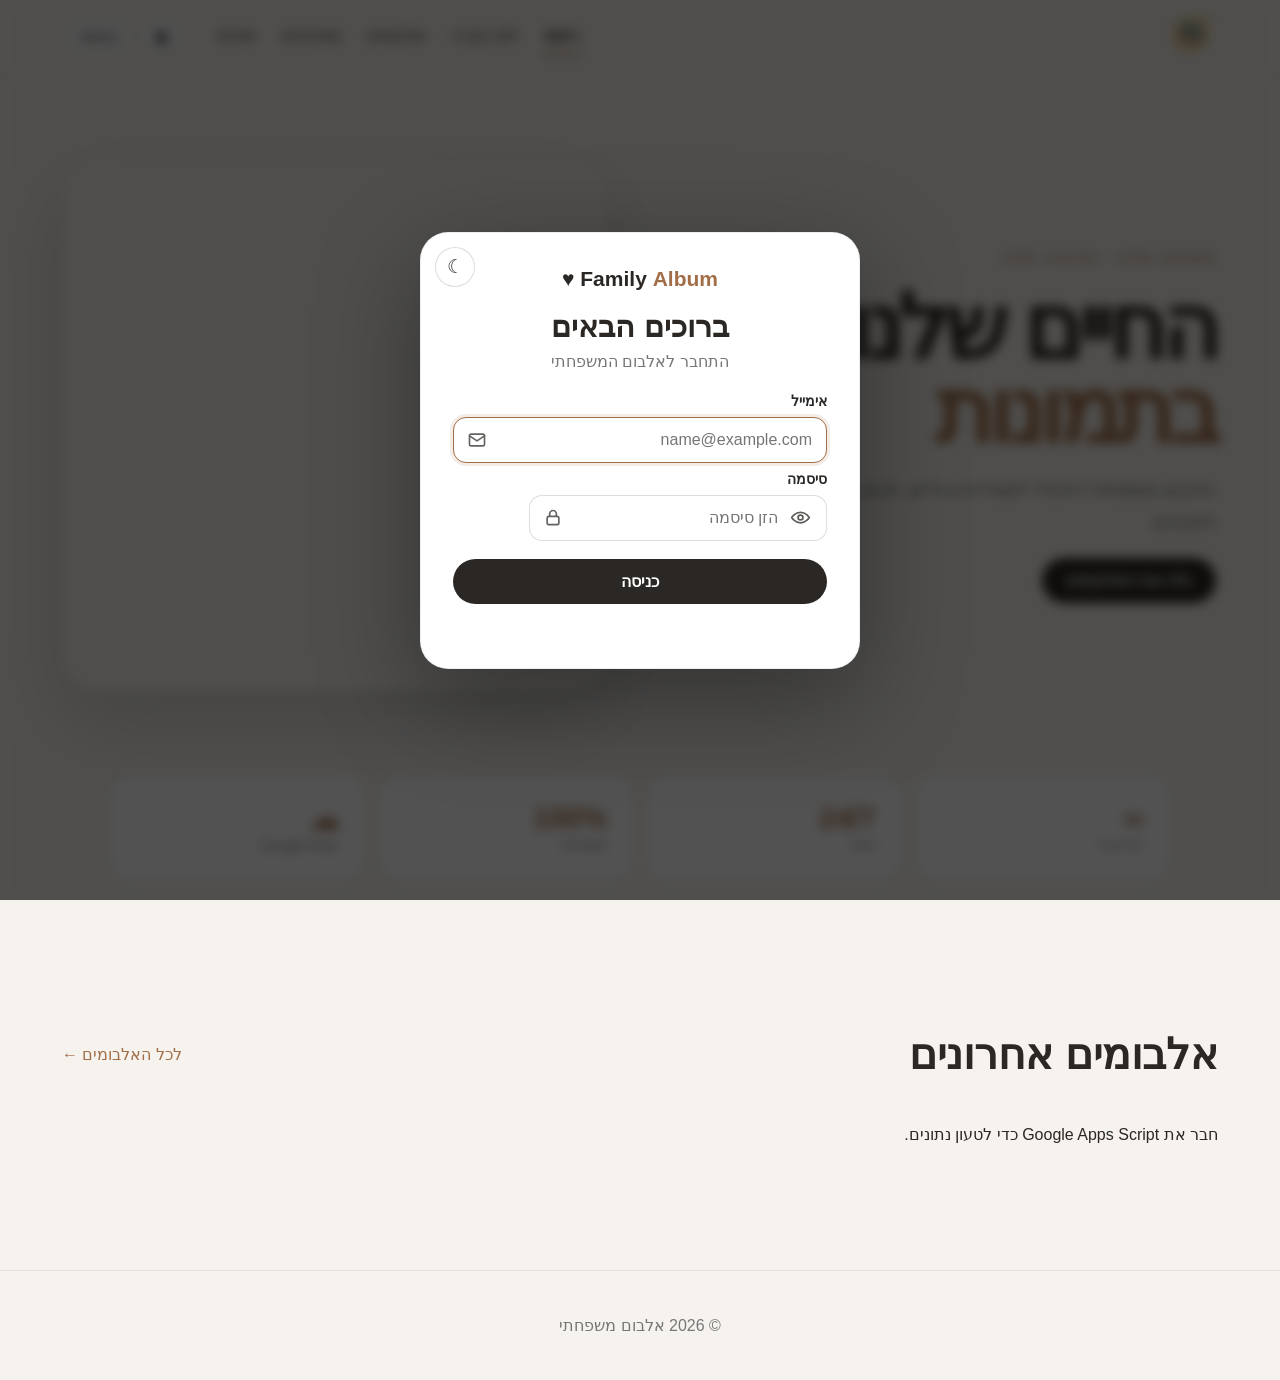
==== about.html @ e709691a "first commit" ====
<!doctype html>
<html lang="he" dir="rtl">

<head>
    <meta charset="utf-8">
    <meta name="viewport" content="width=device-width,initial-scale=1">
    <title>אודות</title>
    <link rel="stylesheet" href="css/main.css">
    <script src="js/config.js"></script>
    <script src="js/utils.js"></script>
    <script src="js/theme.js"></script>
    <link rel="stylesheet" href="css/session-manager.css">
    <link rel="icon" type="image/x-icon" href="images/falicon1.png">
</head>

<body>
    <header class="top"><a class="brand" href="index.html"><img src="images/logo_50.png" alt="Family Album"></a>
        <nav id="nav"></nav><button onclick="toggleTheme()">◐</button>
    </header>
    <main>
        <section class="about-hero"><span class="eyebrow">OUR STORY</span>
            <h1>הסיפור המשפחתי<br><em>שלנו</em></h1>
            <p>מקום אחד שבו הרגעים הגדולים והקטנים של המשפחה נשמרים, מתעדים את הדרך שלנו ומחזירים אותנו בכל פעם מחדש לרגעים היפים.</p>
        </section>
        <section class="section story">
            <div class="about-image"></div>
            <div>
                <h2>יותר מאלבום תמונות</h2>
                <p>האלבום המשפחתי נולד מתוך רצון פשוט: לשמור את הרגעים שאסור לנו לשכוח.</p>
                <p>חגים, ימי הולדת, טיולים, מפגשים, אירועים ורגעים קטנים מהיום־יום — כולם הופכים לחלק מסיפור אחד גדול.</p>
                <p>עם השנים התמונות מצטברות, הילדים גדלים, המקומות משתנים, אבל הזיכרונות נשארים.</p>
                <blockquote>“תמונה אחת יכולה להחזיר אותנו לרגע שלם.”</blockquote>
            </div>
        </section>
        <section class="section privacy">
            <div class="lock">🔒</div>
           <h2>האלבום המשפחתי הוא פרטי</h2>
            <p>
              התמונות והתכנים מיועדים לבני המשפחה ולמוזמנים בלבד. הפרטיות של בני המשפחה חשובה לנו,
              ולכן הגישה לאלבום יכולה להיות מוגבלת למשתמשים מורשים בלבד.
            </p>
        </div>
        </section>
    </main>
    <footer>© 2026 אלבום תמונות משפחתי</footer>
    <script src="js/layout.js"></script>
    <script>
        mountLayout("about")
    </script>
    <script src="js/session-manager.js"></script>
</body>

</html>
---- css/main.css ----
* {
    box-sizing: border-box
}

html {
    font-family: Segoe UI, Arial, sans-serif;
    background: #f6f3ef;
    color: #2a2724;
    scroll-behavior: smooth
}

body {
    margin: 0;
    min-height: 100vh
}

a {
    text-decoration: none;
    color: inherit
}

button,
input,
textarea,
select {
    font: inherit
}

button {
    cursor: pointer
}

.top {
    height: 74px;
    position: sticky;
    top: 0;
    z-index: 50;
    display: flex;
    align-items: center;
    gap: 30px;
    padding: 0 5%;
    background: #f6f3eff0;
    backdrop-filter: blur(16px);
    border-bottom: 1px solid #00000012
}

.brand {
    font-size: 21px;
    font-weight: 900;
    margin-left: auto
}

.brand b,
em,
.eyebrow,
.heading>a {
    color: #a16e48;
    font-style: normal
}

.top nav {
    display: flex;
    gap: 22px
}

.top nav a {
    padding: 8px 2px
}

.top nav a.active {
    font-weight: 800;
    border-bottom: 2px solid #a16e48
}

.actions {
    display: flex;
    align-items: center;
    gap: 9px
}

.actions button,
.pill {
    border: 1px solid #0002;
    background: #fff9;
    border-radius: 22px;
    padding: 8px 14px
}

.hero {
    max-width: 1200px;
    margin: auto;
    min-height: 78vh;
    padding: 70px 24px;
    display: grid;
    grid-template-columns: 1fr 1fr;
    gap: 70px;
    align-items: center
}

.eyebrow {
    font-size: 12px;
    font-weight: 900;
    letter-spacing: 3px
}

.hero h1,
.about-hero h1 {
    font-size: clamp(52px, 7vw, 94px);
    line-height: .94;
    letter-spacing: -5px;
    margin: 20px 0
}

.hero p {
    font-size: 19px;
    color: #777;
    max-width: 570px;
    line-height: 1.7
}

.btn {
    display: inline-block;
    border: 0;
    border-radius: 30px;
    background: #2a2724;
    color: white;
    padding: 13px 24px;
    font-weight: 800
}

.hero-image,
.about-image {
    border-radius: 34px;
    min-height: 530px;
    background: url('https://images.unsplash.com/photo-1511895426328-dc8714191300?auto=format&fit=crop&w=1200&q=85') center/cover;
    box-shadow: 0 30px 80px #0002
}

.stats {
    max-width: 1100px;
    margin: auto;
    padding: 0 20px 80px;
    display: grid;
    grid-template-columns: repeat(4, 1fr);
    gap: 14px
}

.stats div,
.metric,
.panel {
    background: #fff;
    border: 1px solid #0001;
    border-radius: 22px;
    padding: 25px
}

.stats strong {
    display: block;
    font-size: 29px;
    color: #a16e48
}

.stats small {
    color: #777
}

.section {
    max-width: 1200px;
    margin: auto;
    padding: 70px 22px
}

.heading {
    display: flex;
    align-items: center;
    justify-content: space-between;
    gap: 20px;
    margin-bottom: 30px
}

.heading h1,
.heading h2 {
    margin: 0;
    font-size: 42px
}

.heading p {
    color: #777
}

.search {
    min-width: 260px;
    padding: 13px 16px;
    border: 1px solid #0002;
    border-radius: 15px;
    background: #fff
}

.cards {
    display: grid;
    grid-template-columns: repeat(3, 1fr);
    gap: 20px
}

.card {
    background: #fff;
    border: 1px solid #0001;
    border-radius: 24px;
    overflow: hidden;
    box-shadow: 0 15px 40px #00000010;
    transition: .25s
}

.card:hover {
    transform: translateY(-5px)
}

.cover {
    aspect-ratio: 1/1;
    background: center/cover url('https://images.unsplash.com/photo-1472162072942-cd5147eb3902?auto=format&fit=crop&w=1000&q=85')
}

.c1 {
    background-image: url('https://images.unsplash.com/photo-1500534623283-312aade485b7?auto=format&fit=crop&w=1000&q=85')
}

.c2 {
    background-image: url('https://images.unsplash.com/photo-1519167758481-83f550bb49b3?auto=format&fit=crop&w=1000&q=85')
}

.c3 {
    background-image: url('https://images.unsplash.com/photo-1519741497674-611481863552?auto=format&fit=crop&w=1000&q=85')
}

.card-body {
    padding: 17px 20px
}

.card-body h3 {
    margin: 0 0 7px
}

.card-body p {
    margin: 0;
    color: #777
}

.gallery {
    display: grid;
    grid-template-columns: repeat(4, 1fr);
    gap: 13px
}

.gallery figure {
    margin: 0
}

.gallery img {
    width: 100%;
    height: 230px;
    object-fit: cover;
    border-radius: 17px;
    cursor: pointer
}

.gallery figcaption {
    padding: 7px;
    color: #777
}

.viewer {
    display: none;
    position: fixed;
    inset: 0;
    background: #000e;
    z-index: 100;
    align-items: center;
    justify-content: center
}

.viewer.open {
    display: flex
}

.viewer img {
    max-width: 86%;
    max-height: 82%;
    border-radius: 14px
}

.viewer button {
    position: absolute;
    width: 55px;
    height: 55px;
    border: 0;
    border-radius: 50%;
    background: #fff2;
    color: #fff;
    font-size: 38px
}

.viewer #x {
    top: 20px;
    right: 25px
}

.viewer #r {
    right: 25px
}

.viewer #l {
    left: 25px
}

.viewer #caption {
    position: absolute;
    bottom: 25px;
    color: #fff
}

.about-hero {
    text-align: center;
    padding: 130px 20px 90px
}

.about-hero p {
    color: #777;
    font-size: 19px
}

.story {
    display: grid;
    grid-template-columns: 1fr 1fr;
    gap: 60px;
    align-items: center
}

.story p {
    line-height: 1.8;
    color: #666
}

.story blockquote {
    border-right: 4px solid #a16e48;
    padding: 15px 20px;
    background: #faf8f5;
    border-radius: 0 15px 15px 0;
    font-weight: 800
}

.dark .story blockquote {
    background: #302b28;
    border-color: #c7956d;
    color: #a16e48
}

.auth-page {
    min-height: 100vh;
    display: grid;
    place-items: center;
    background: linear-gradient(135deg, #f6f3ef, #e9dfd4)
}

.auth-card {
    width: min(430px, 92vw);
    padding: 38px;
    background: #fff;
    border-radius: 28px;
    box-shadow: 0 30px 90px #0002;
    text-align: center
}

.auth-card form {
    display: grid;
    gap: 13px;
    margin: 25px 0
}

.auth-card input,
.panel input,
.panel textarea,
.panel select {
    width: 100%;
    padding: 13px;
    border: 1px solid #0002;
    border-radius: 13px;
    background: #fff
}

.dashboard-grid {
    display: grid;
    grid-template-columns: repeat(3, 1fr);
    gap: 18px;
    margin-bottom: 30px
}

.metric span {
    font-size: 28px
}

.metric strong {
    display: block;
    font-size: 36px;
    margin: 5px 0
}

.metric small {
    color: #777
}

.panel {
    margin-top: 25px
}

.admin-grid {
    display: grid;
    grid-template-columns: repeat(2, 1fr);
    gap: 20px
}

.panel {
    display: flex;
    flex-direction: column;
    gap: 12px
}

.thumbs {
    display: grid;
    grid-template-columns: repeat(6, 1fr);
    gap: 7px
}

.thumbs img {
    width: 100%;
    height: 70px;
    object-fit: cover;
    border-radius: 8px
}

.manage-row {
    display: flex;
    gap: 8px;
    align-items: center;
    flex-wrap: wrap;
    padding: 10px 0;
    border-bottom: 1px solid #0001
}

.manage-row b {
    margin-left: auto
}

.manage-row button {
    border: 1px solid #0002;
    background: #fff;
    border-radius: 10px;
    padding: 7px 10px
}

.toast {
    position: fixed;
    bottom: 20px;
    left: 20px;
    background: #222;
    color: #fff;
    padding: 12px 18px;
    border-radius: 12px;
    display: none;
    z-index: 200
}

.toast.show {
    display: block
}

footer {
    text-align: center;
    padding: 45px;
    color: #777;
    border-top: 1px solid #0001;
    margin-top: 40px
}

.dark {
    background: #171514;
    color: #f3eee9
}

.dark .top {
    background: #171514ee
}

.dark .card,
.dark .stats div,
.dark .metric,
.dark .panel,
.dark .auth-card {
    background: #24211f;
    border-color: #fff1
}

.dark input,
.dark textarea,
.dark select,
.dark .search,
.dark .manage-row button {
    background: #24211f;
    color: #fff
}

.dark .auth-page {
    background: #171514
}

.privacy{
  margin-top: 20px; 
  width: 90%; 
  background:var(--card);border:1px solid var(--line);border-radius:30px;padding:45px;text-align:center;
  box-shadow:var(--shadow);
}
.privacy h2{color:red
}
.privacy .lock{font-size:2rem;margin-bottom:10px}
.dark .privacy {background: #302b28;}

@media(max-width:850px) {
    .top nav {
        display: none
    }

    .hero,
    .story {
        grid-template-columns: 1fr
    }

    .hero-image,
    .about-image {
        min-height: 360px
    }

    .cards {
        grid-template-columns: 1fr 1fr
    }

    .gallery {
        grid-template-columns: 1fr 1fr
    }

    .stats {
        grid-template-columns: 1fr 1fr
    }

    .admin-grid {
        grid-template-columns: 1fr
    }
}

@media(max-width:560px) {

    .cards,
    .gallery {
        grid-template-columns: 1fr
    }

    .dashboard-grid {
        grid-template-columns: 1fr
    }

    .heading {
        align-items: flex-start;
        flex-direction: column
    }

    .heading h1,
    .heading h2 {
        font-size: 34px
    }

    .search {
        width: 100%
    }

    .hero h1,
    .about-hero h1 {
        letter-spacing: -2px
    }

    .top {
        padding: 0 18px
    }
}

.photo-wrap {
    position: relative;
    overflow: hidden;
    border-radius: 16px
}

.photo-wrap img {
    display: block;
    width: 100%
}

.favorite-btn {
    position: absolute;
    top: 10px;
    right: 10px;
    width: 42px;
    height: 42px;
    border: 0;
    border-radius: 50%;
    background: rgba(255, 255, 255, .9);
    font-size: 25px;
    cursor: pointer;
    box-shadow: 0 4px 14px rgba(0, 0, 0, .18)
}

.favorite-btn.active {
    background: #fff
}

.photo-card figcaption {
    display: flex;
    flex-direction: column;
    gap: 4px;
    padding-top: 8px
}

.photo-card figcaption small {
    opacity: .7
}

.panel input,
.panel select {
    display: block;
    width: 100%;
    margin: 8px 0;
    box-sizing: border-box
}

.viewer #caption {
    display: flex;
    flex-direction: column;
    gap: 5px
}

.hint {
    opacity: .7;
    font-size: .9rem
}

.photo-meta-row {
    display: grid;
    grid-template-columns: 1.2fr 1fr .7fr 1.2fr;
    gap: 8px;
    align-items: center;
    margin: 8px 0;
    padding: 10px;
    border: 1px solid rgba(127, 127, 127, .2);
    border-radius: 12px
}

.photo-meta-row input {
    margin: 0 !important
}

.meta-file {
    overflow: hidden;
    text-overflow: ellipsis;
    white-space: nowrap
}

@media(max-width:800px) {
    .photo-meta-row {
        grid-template-columns: 1fr
    }

    .meta-file {
        white-space: normal
    }
}


/* V3.1 responsive navigation */
.menu-toggle {
    display: none;
    border: 1px solid #0002;
    background: #fff9;
    border-radius: 12px;
    width: 44px;
    height: 42px;
    font-size: 24px;
    line-height: 1;
    align-items: center;
    justify-content: center;
    flex: 0 0 auto
}

.menu-toggle.open {
    font-size: 30px
}

@media(max-width:850px) {
    .top {
        position: sticky;
        top: 0;
        z-index: 500;
        min-height: 66px;
        height: auto;
        gap: 12px;
        padding: 10px 18px;
        flex-wrap: nowrap
    }

    .menu-toggle {
        display: inline-flex;
        order: 0
    }

    .brand {
        order: 1;
        margin-left: 0;
        margin-right: auto;
        white-space: nowrap
    }

    .actions {
        order: 2
    }

    .top nav {
        display: none;
        position: absolute;
        top: 100%;
        right: 12px;
        left: 12px;
        z-index: 600;
        flex-direction: column;
        gap: 0;
        padding: 8px;
        background: #fff;
        border: 1px solid #0002;
        border-radius: 16px;
        box-shadow: 0 18px 45px #0003
    }

    .top nav.mobile-open {
        display: flex
    }

    .top nav a {
        padding: 13px 16px;
        border-bottom: 1px solid #0001
    }

    .top nav a:last-child {
        border-bottom: 0
    }

    .top nav a.active {
        border-bottom: 1px solid #0001;
        background: #f6f3ef;
        font-weight: 800
    }

    .dark .top nav {
        background: #24211f;
        border-color: #fff2
    }

    .dark .top nav a {
        border-color: #fff1
    }

    .dark .top nav a.active {
        background: #302b28
    }
}

/* Favorite button must not trigger the image viewer */
.favorite-btn {
    z-index: 3;
    touch-action: manipulation
}

.photo-wrap img {
    position: relative;
    z-index: 1
}

.photo-tools {
    display: flex;
    gap: 10px;
    align-items: center;
    flex-wrap: wrap;
    margin: 18px 0 24px;
    padding: 14px;
    border: 1px solid var(--line, #ddd);
    border-radius: 16px;
    background: var(--card, #fff)
}

.photo-tools input,
.photo-tools select {
    min-height: 42px;
    padding: 0 12px;
    border: 1px solid var(--line, #ddd);
    border-radius: 10px;
    background: inherit;
    color: inherit
}

.photo-tools input[type=search] {
    min-width: 220px
}

.photo-tools input[type=number] {
    width: 120px
}

.photo-tools .hint {
    margin-inline-start: auto
}

@media(max-width:600px) {
    .photo-tools {
        align-items: stretch
    }

    .photo-tools input,
    .photo-tools select,
    .photo-tools button {
        width: 100%
    }

    .photo-tools .hint {
        margin-inline-start: 0;
        text-align: center
    }
}

.perm-check {
    display: flex;
    align-items: center;
    gap: 10px;
    padding: 10px 12px;
    border: 1px solid #0001;
    border-radius: 12px;
    background: #fafafa
}

.perm-check input {
    width: auto !important;
    margin: 0 !important
}

.dark .perm-check {
    background: #302b28;
    border-color: #fff1
}

.delete-photo-btn {
    position: absolute;
    top: 10px;
    left: 10px;
    width: 42px;
    height: 42px;
    border: 0;
    border-radius: 50%;
    background: rgba(255, 255, 255, .92);
    font-size: 18px;
    cursor: pointer;
    box-shadow: 0 4px 14px rgba(0, 0, 0, .18);
    z-index: 3
}

.delete-photo-btn:hover {
    transform: scale(1.05)
}

.trash-actions {
    display: flex;
    gap: 8px;
    flex-wrap: wrap;
    margin-top: 8px
}

.danger-btn {
    border: 0;
    border-radius: 30px;
    background: #8b2d2d;
    color: #fff;
    padding: 10px 15px;
    font-weight: 800;
    cursor: pointer
}

.trash-actions .btn {
    padding: 10px 15px
}

/* V3.5.1 — Dark mode search/filter controls */
.photo-tools {
    --tools-bg: #fff;
    --tools-line: #d8d2cc;
    --tools-text: #2a2724;
    --tools-placeholder: #777;
    --tools-focus: #a16e48;
    background: var(--tools-bg);
    border-color: var(--tools-line);
    color: var(--tools-text)
}

.photo-tools input,
.photo-tools select {
    background: var(--tools-bg) !important;
    color: var(--tools-text) !important;
    border-color: var(--tools-line) !important;
    outline: none;
    appearance: auto
}

.photo-tools input::placeholder {
    color: var(--tools-placeholder);
    opacity: 1
}

.photo-tools input:focus,
.photo-tools select:focus {
    border-color: var(--tools-focus) !important;
    box-shadow: 0 0 0 3px rgba(161, 110, 72, .16)
}

.photo-tools select option {
    background: var(--tools-bg);
    color: var(--tools-text)
}

.photo-tools .pill {
    background: var(--tools-bg);
    color: var(--tools-text);
    border-color: var(--tools-line)
}

.dark .photo-tools {
    --tools-bg: #24211f;
    --tools-line: #514a45;
    --tools-text: #f3eee9;
    --tools-placeholder: #aaa19a;
    --tools-focus: #c7956d
}

.dark .photo-tools input,
.dark .photo-tools select {
    background: #24211f !important;
    color: #f3eee9 !important;
    border-color: #514a45 !important;
    color-scheme: dark
}

.dark .photo-tools input::placeholder {
    color: #aaa19a !important
}

.dark .photo-tools select option {
    background: #24211f;
    color: #f3eee9
}

.dark .photo-tools .pill {
    background: #24211f;
    color: #f3eee9;
    border-color: #514a45
}

.load-error {
    padding: 30px;
    border: 1px solid #c99;
    border-radius: 18px;
    background: #fff5;
    text-align: center
}

.load-error strong {
    font-size: 20px
}

.load-error p {
    color: #b33;
    margin: 10px 0 18px
}

.dark .load-error {
    background: #24211f;
    border-color: #a66
}


/* V3.5.3 — Home Login Modal */
.login-open {
    cursor: pointer;
    color: inherit
}

body.modal-open {
    overflow: hidden
}

.login-modal {
    display: none;
    position: fixed;
    inset: 0;
    z-index: 2000;
    align-items: center;
    justify-content: center;
    padding: 20px
}

.login-modal.open {
    display: flex
}

.login-backdrop {
    position: absolute;
    inset: 0;
    background: rgba(0, 0, 0, .68);
    backdrop-filter: blur(6px)
}

.login-modal-card {
    position: relative;
    z-index: 1;
    width: min(440px, 100%);
    padding: 34px 32px 28px;
    background: #fff;
    border: 1px solid #0001;
    border-radius: 28px;
    box-shadow: 0 30px 100px rgba(0, 0, 0, .35);
    text-align: right;
    animation: loginModalIn .2s ease-out
}

.login-modal-brand {
    text-align: center;
    font-size: 21px;
    font-weight: 900;
    margin-bottom: 18px
}

.login-modal-brand b {
    color: #a16e48
}

.login-modal-card h2 {
    text-align: center;
    font-size: 30px;
    margin: 5px 0 8px
}

.login-modal-card>p {
    text-align: center;
    color: #777;
    margin: 0 0 22px
}

.login-modal-card form {
    display: grid;
    gap: 8px
}

.login-modal-card label {
    font-size: 14px;
    font-weight: 700
}

.login-modal-card input {
    width: 100%;
    padding: 13px 14px;
    border: 1px solid #0002;
    border-radius: 13px;
    background: #fff;
    color: inherit;
    outline: none
}

.login-modal-card input:focus {
    border-color: #a16e48;
    box-shadow: 0 0 0 3px rgba(161, 110, 72, .13)
}

.password-field {
    position: relative;
    display: flex;
    align-items: center
}

.password-field input {
    padding-left: 68px
}

.password-toggle {
    position: absolute;
    left: 7px;
    top: 50%;
    transform: translateY(-50%);
    border: 0;
    background: transparent;
    color: #a16e48;
    font-weight: 800;
    padding: 7px 8px;
    border-radius: 8px
}

.password-toggle:hover {
    background: #a16e4812
}

.login-submit {
    width: 100%;
    margin-top: 10px
}

.login-submit:disabled {
    opacity: .6;
    cursor: wait
}

.login-close {
    position: absolute;
    top: 12px;
    right: 14px;
    width: 40px;
    height: 40px;
    border: 0;
    border-radius: 50%;
    background: transparent;
    font-size: 30px;
    line-height: 1;
    color: #777
}

.login-close:hover {
    background: #0000000a;
    color: inherit
}

.login-theme-toggle {
    position: absolute;
    top: 14px;
    left: 14px;
    width: 40px;
    height: 40px;
    border: 1px solid #0002;
    border-radius: 50%;
    background: #fff;
    color: #333;
    display: flex;
    align-items: center;
    justify-content: center;
    font-size: 19px;
    cursor: pointer;
    z-index: 2;
    transition: .18s
}

.login-theme-toggle:hover {
    transform: scale(1.04);
    background: #f5f5f5
}

.dark .login-theme-toggle {
    background: #171514;
    color: #f3eee9;
    border-color: #fff2
}

.dark .login-theme-toggle:hover {
    background: #302b28
}

.login-message {
    min-height: 24px;
    text-align: center;
    margin-top: 12px;
    font-weight: 700
}

.login-message.error {
    color: #b42318
}

.login-message.success {
    color: #16834b
}

.modal-full-login {
    display: block;
    text-align: center;
    margin-top: 12px;
    font-size: 13px;
    color: #a16e48
}

@keyframes loginModalIn {
    from {
        opacity: 0;
        transform: translateY(10px) scale(.98)
    }

    to {
        opacity: 1;
        transform: none
    }
}

.dark .login-modal-card {
    background: #24211f;
    border-color: #fff1;
    color: #f3eee9
}

.dark .login-modal-card input {
    background: #171514;
    color: #fff;
    border-color: #fff2
}

.dark .login-close {
    color: #aaa
}

.dark .password-toggle {
    color: #d29a6d
}

.dark .modal-full-login {
    color: #d29a6d
}

.dark .login-open {
    background: #24211f;
    color: #f3eee9;
    border-color: #fff2
}

@media(max-width:560px) {
    .login-modal {
        padding: 12px
    }

    .login-modal-card {
        padding: 30px 20px 22px;
        border-radius: 22px
    }
}


/* Dashboard direct navigation */
.metric-link {
    display: block;
    color: inherit;
    text-decoration: none;
    cursor: pointer;
    transition: transform .18s ease, box-shadow .18s ease
}

.metric-link:hover {
    transform: translateY(-3px);
    box-shadow: 0 12px 30px rgba(0, 0, 0, .10)
}

.metric-action {
    display: block;
    margin-top: 12px;
    font-size: .9rem;
    opacity: .8
}

.dashboard-actions {
    display: grid;
    grid-template-columns: repeat(3, 1fr);
    gap: 14px;
    margin: 0 0 30px
}

.dashboard-action {
    display: flex;
    align-items: center;
    gap: 12px;
    padding: 16px 18px;
    border: 1px solid #0002;
    border-radius: 16px;
    background: var(--card, #fff);
    color: inherit;
    text-decoration: none;
    box-shadow: 0 5px 18px rgba(0, 0, 0, .05);
    transition: transform .18s ease, box-shadow .18s ease
}

.dashboard-action:hover {
    transform: translateY(-2px);
    box-shadow: 0 10px 25px rgba(0, 0, 0, .09)
}

.dashboard-action>span {
    font-size: 28px
}

.dashboard-action div {
    display: flex;
    flex-direction: column;
    gap: 3px;
    flex: 1
}

.dashboard-action small {
    opacity: .7
}

.panel-heading-row {
    display: flex;
    align-items: center;
    justify-content: space-between;
    gap: 15px
}

.dashboard-album-card {
    cursor: pointer
}

.dark .dashboard-action {
    background: #24211f;
    border-color: #fff1
}

@media(max-width:850px) {
    .dashboard-actions {
        grid-template-columns: 1fr
    }

    .panel-heading-row {
        align-items: flex-start;
        flex-direction: column
    }
}

.manage-row .cover-manager {
    flex: 0 0 100%;
}

.manage-row .cover-current {
    max-width: 420px;
}
---- css/session-manager.css ----
.sem-card{background:var(--card-bg,#fff);color:var(--text-color,#222);border:1px solid rgba(128,128,128,.25);border-radius:18px;padding:22px;min-width:300px;max-width:420px;box-shadow:0 18px 60px rgba(0,0,0,.28);font-family:inherit}.sem-title{font-size:20px;font-weight:800;margin-bottom:8px}.sem-text{opacity:.82;line-height:1.6}.sem-actions{display:flex;gap:10px;margin-top:18px}.sem-actions button{flex:1;border:0;border-radius:10px;padding:11px 14px;cursor:pointer;font:inherit}.sem-actions button:first-child{font-weight:700}#session-expiry-warning{position:fixed;inset:0;z-index:99999;display:flex;align-items:center;justify-content:center;padding:20px;background:rgba(0,0,0,.45);backdrop-filter:blur(4px)}@media(max-width:480px){.sem-card{min-width:0;width:100%}}
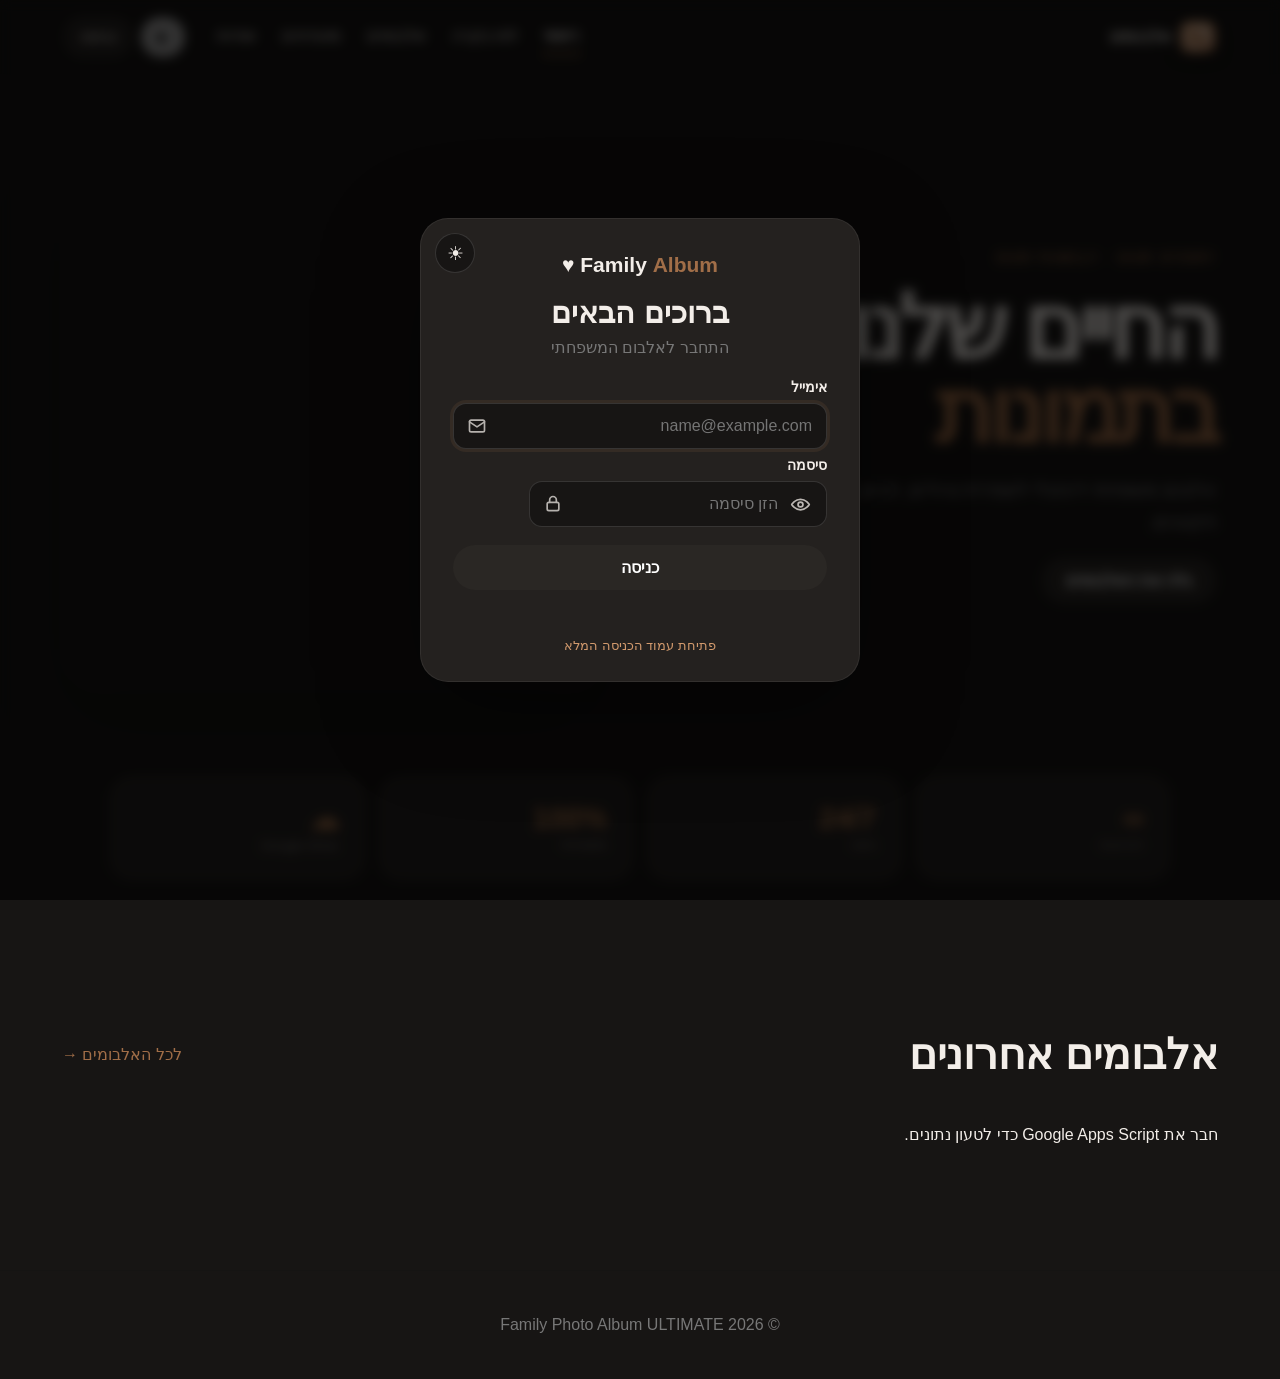
==== commit 7b33a131: "update" ====
--- a/about.html
+++ b/about.html
@@ -1,53 +1 @@
-<!doctype html>
-<html lang="he" dir="rtl">
-
-<head>
-    <meta charset="utf-8">
-    <meta name="viewport" content="width=device-width,initial-scale=1">
-    <title>אודות</title>
-    <link rel="stylesheet" href="css/main.css">
-    <script src="js/config.js"></script>
-    <script src="js/utils.js"></script>
-    <script src="js/theme.js"></script>
-    <link rel="stylesheet" href="css/session-manager.css">
-    <link rel="icon" type="image/x-icon" href="images/falicon1.png">
-</head>
-
-<body>
-    <header class="top"><a class="brand" href="index.html"><img src="images/logo_50.png" alt="Family Album"></a>
-        <nav id="nav"></nav><button onclick="toggleTheme()">◐</button>
-    </header>
-    <main>
-        <section class="about-hero"><span class="eyebrow">OUR STORY</span>
-            <h1>הסיפור המשפחתי<br><em>שלנו</em></h1>
-            <p>מקום אחד שבו הרגעים הגדולים והקטנים של המשפחה נשמרים, מתעדים את הדרך שלנו ומחזירים אותנו בכל פעם מחדש לרגעים היפים.</p>
-        </section>
-        <section class="section story">
-            <div class="about-image"></div>
-            <div>
-                <h2>יותר מאלבום תמונות</h2>
-                <p>האלבום המשפחתי נולד מתוך רצון פשוט: לשמור את הרגעים שאסור לנו לשכוח.</p>
-                <p>חגים, ימי הולדת, טיולים, מפגשים, אירועים ורגעים קטנים מהיום־יום — כולם הופכים לחלק מסיפור אחד גדול.</p>
-                <p>עם השנים התמונות מצטברות, הילדים גדלים, המקומות משתנים, אבל הזיכרונות נשארים.</p>
-                <blockquote>“תמונה אחת יכולה להחזיר אותנו לרגע שלם.”</blockquote>
-            </div>
-        </section>
-        <section class="section privacy">
-            <div class="lock">🔒</div>
-           <h2>האלבום המשפחתי הוא פרטי</h2>
-            <p>
-              התמונות והתכנים מיועדים לבני המשפחה ולמוזמנים בלבד. הפרטיות של בני המשפחה חשובה לנו,
-              ולכן הגישה לאלבום יכולה להיות מוגבלת למשתמשים מורשים בלבד.
-            </p>
-        </div>
-        </section>
-    </main>
-    <footer>© 2026 אלבום תמונות משפחתי</footer>
-    <script src="js/layout.js"></script>
-    <script>
-        mountLayout("about")
-    </script>
-    <script src="js/session-manager.js"></script>
-</body>
-
-</html>+<!doctype html><html lang="he" dir="rtl"><head><meta charset="utf-8"><meta name="viewport" content="width=device-width,initial-scale=1"><link rel="icon" type="image/x-icon" href="favicon.ico?v=3512"><link rel="shortcut icon" type="image/x-icon" href="favicon.ico?v=3512"><title>אודות</title><link rel="stylesheet" href="css/main.css"><script src="js/config.js"></script><script src="js/utils.js"></script><script src="js/theme.js"></script><link rel="stylesheet" href="css/session-manager.css"></head><body><header class="top"><a class="brand" href="index.html">Family <b>Album</b> ♥</a><nav id="nav"></nav><button onclick="toggleTheme()">◐</button></header><main><section class="about-hero"><span class="eyebrow">OUR STORY</span><h1>הסיפור המשפחתי<br><em>שלנו</em></h1><p>מקום שנבנה כדי לשמור את הרגעים שאסור לשכוח.</p></section><section class="section story"><div class="about-image"></div><div><h2>יותר מאלבום</h2><p>ימי הולדת, חגים, טיולים, חתונות ומפגשים משפחתיים — כולם במקום אחד.</p><p>המערכת משתמשת ב-Google Sheets כבסיס נתונים וב-Google Drive לאחסון התמונות.</p><blockquote>“תמונה טובה לא רק מראה רגע — היא מחזירה אותנו אליו.”</blockquote></div></section></main><footer>© 2026 Family Photo Album ULTIMATE</footer><script src="js/layout.js"></script><script>mountLayout("about")</script><script src="js/session-manager.js"></script></body></html>
--- a/css/main.css
+++ b/css/main.css
@@ -1,1353 +1,226 @@
-* {
-    box-sizing: border-box
-}
-
-html {
-    font-family: Segoe UI, Arial, sans-serif;
-    background: #f6f3ef;
-    color: #2a2724;
-    scroll-behavior: smooth
-}
-
-body {
-    margin: 0;
-    min-height: 100vh
-}
-
-a {
-    text-decoration: none;
-    color: inherit
-}
-
-button,
-input,
-textarea,
-select {
-    font: inherit
-}
-
-button {
-    cursor: pointer
-}
-
-.top {
-    height: 74px;
-    position: sticky;
-    top: 0;
-    z-index: 50;
-    display: flex;
-    align-items: center;
-    gap: 30px;
-    padding: 0 5%;
-    background: #f6f3eff0;
-    backdrop-filter: blur(16px);
-    border-bottom: 1px solid #00000012
-}
-
-.brand {
-    font-size: 21px;
-    font-weight: 900;
-    margin-left: auto
-}
-
-.brand b,
-em,
-.eyebrow,
-.heading>a {
-    color: #a16e48;
-    font-style: normal
-}
-
-.top nav {
-    display: flex;
-    gap: 22px
-}
-
-.top nav a {
-    padding: 8px 2px
-}
-
-.top nav a.active {
-    font-weight: 800;
-    border-bottom: 2px solid #a16e48
-}
-
-.actions {
-    display: flex;
-    align-items: center;
-    gap: 9px
-}
-
-.actions button,
-.pill {
-    border: 1px solid #0002;
-    background: #fff9;
-    border-radius: 22px;
-    padding: 8px 14px
-}
-
-.hero {
-    max-width: 1200px;
-    margin: auto;
-    min-height: 78vh;
-    padding: 70px 24px;
-    display: grid;
-    grid-template-columns: 1fr 1fr;
-    gap: 70px;
-    align-items: center
-}
-
-.eyebrow {
-    font-size: 12px;
-    font-weight: 900;
-    letter-spacing: 3px
-}
-
-.hero h1,
-.about-hero h1 {
-    font-size: clamp(52px, 7vw, 94px);
-    line-height: .94;
-    letter-spacing: -5px;
-    margin: 20px 0
-}
-
-.hero p {
-    font-size: 19px;
-    color: #777;
-    max-width: 570px;
-    line-height: 1.7
-}
-
-.btn {
-    display: inline-block;
-    border: 0;
-    border-radius: 30px;
-    background: #2a2724;
-    color: white;
-    padding: 13px 24px;
-    font-weight: 800
-}
-
-.hero-image,
-.about-image {
-    border-radius: 34px;
-    min-height: 530px;
-    background: url('https://images.unsplash.com/photo-1511895426328-dc8714191300?auto=format&fit=crop&w=1200&q=85') center/cover;
-    box-shadow: 0 30px 80px #0002
-}
-
-.stats {
-    max-width: 1100px;
-    margin: auto;
-    padding: 0 20px 80px;
-    display: grid;
-    grid-template-columns: repeat(4, 1fr);
-    gap: 14px
-}
-
-.stats div,
-.metric,
-.panel {
-    background: #fff;
-    border: 1px solid #0001;
-    border-radius: 22px;
-    padding: 25px
-}
-
-.stats strong {
-    display: block;
-    font-size: 29px;
-    color: #a16e48
-}
-
-.stats small {
-    color: #777
-}
-
-.section {
-    max-width: 1200px;
-    margin: auto;
-    padding: 70px 22px
-}
-
-.heading {
-    display: flex;
-    align-items: center;
-    justify-content: space-between;
-    gap: 20px;
-    margin-bottom: 30px
-}
-
-.heading h1,
-.heading h2 {
-    margin: 0;
-    font-size: 42px
-}
-
-.heading p {
-    color: #777
-}
-
-.search {
-    min-width: 260px;
-    padding: 13px 16px;
-    border: 1px solid #0002;
-    border-radius: 15px;
-    background: #fff
-}
-
-.cards {
-    display: grid;
-    grid-template-columns: repeat(3, 1fr);
-    gap: 20px
-}
-
-.card {
-    background: #fff;
-    border: 1px solid #0001;
-    border-radius: 24px;
-    overflow: hidden;
-    box-shadow: 0 15px 40px #00000010;
-    transition: .25s
-}
-
-.card:hover {
-    transform: translateY(-5px)
-}
-
-.cover {
-    aspect-ratio: 1/1;
-    background: center/cover url('https://images.unsplash.com/photo-1472162072942-cd5147eb3902?auto=format&fit=crop&w=1000&q=85')
-}
-
-.c1 {
-    background-image: url('https://images.unsplash.com/photo-1500534623283-312aade485b7?auto=format&fit=crop&w=1000&q=85')
-}
-
-.c2 {
-    background-image: url('https://images.unsplash.com/photo-1519167758481-83f550bb49b3?auto=format&fit=crop&w=1000&q=85')
-}
-
-.c3 {
-    background-image: url('https://images.unsplash.com/photo-1519741497674-611481863552?auto=format&fit=crop&w=1000&q=85')
-}
-
-.card-body {
-    padding: 17px 20px
-}
-
-.card-body h3 {
-    margin: 0 0 7px
-}
-
-.card-body p {
-    margin: 0;
-    color: #777
-}
-
-.gallery {
-    display: grid;
-    grid-template-columns: repeat(4, 1fr);
-    gap: 13px
-}
-
-.gallery figure {
-    margin: 0
-}
-
-.gallery img {
-    width: 100%;
-    height: 230px;
-    object-fit: cover;
-    border-radius: 17px;
-    cursor: pointer
-}
-
-.gallery figcaption {
-    padding: 7px;
-    color: #777
-}
-
-.viewer {
-    display: none;
-    position: fixed;
-    inset: 0;
-    background: #000e;
-    z-index: 100;
-    align-items: center;
-    justify-content: center
-}
-
-.viewer.open {
-    display: flex
-}
-
-.viewer img {
-    max-width: 86%;
-    max-height: 82%;
-    border-radius: 14px
-}
-
-.viewer button {
-    position: absolute;
-    width: 55px;
-    height: 55px;
-    border: 0;
-    border-radius: 50%;
-    background: #fff2;
-    color: #fff;
-    font-size: 38px
-}
-
-.viewer #x {
-    top: 20px;
-    right: 25px
-}
-
-.viewer #r {
-    right: 25px
-}
-
-.viewer #l {
-    left: 25px
-}
-
-.viewer #caption {
-    position: absolute;
-    bottom: 25px;
-    color: #fff
-}
-
-.about-hero {
-    text-align: center;
-    padding: 130px 20px 90px
-}
-
-.about-hero p {
-    color: #777;
-    font-size: 19px
-}
-
-.story {
-    display: grid;
-    grid-template-columns: 1fr 1fr;
-    gap: 60px;
-    align-items: center
-}
-
-.story p {
-    line-height: 1.8;
-    color: #666
-}
-
-.story blockquote {
-    border-right: 4px solid #a16e48;
-    padding: 15px 20px;
-    background: #faf8f5;
-    border-radius: 0 15px 15px 0;
-    font-weight: 800
-}
-
-.dark .story blockquote {
-    background: #302b28;
-    border-color: #c7956d;
-    color: #a16e48
-}
-
-.auth-page {
-    min-height: 100vh;
-    display: grid;
-    place-items: center;
-    background: linear-gradient(135deg, #f6f3ef, #e9dfd4)
-}
-
-.auth-card {
-    width: min(430px, 92vw);
-    padding: 38px;
-    background: #fff;
-    border-radius: 28px;
-    box-shadow: 0 30px 90px #0002;
-    text-align: center
-}
-
-.auth-card form {
-    display: grid;
-    gap: 13px;
-    margin: 25px 0
-}
-
-.auth-card input,
-.panel input,
-.panel textarea,
-.panel select {
-    width: 100%;
-    padding: 13px;
-    border: 1px solid #0002;
-    border-radius: 13px;
-    background: #fff
-}
-
-.dashboard-grid {
-    display: grid;
-    grid-template-columns: repeat(3, 1fr);
-    gap: 18px;
-    margin-bottom: 30px
-}
-
-.metric span {
-    font-size: 28px
-}
-
-.metric strong {
-    display: block;
-    font-size: 36px;
-    margin: 5px 0
-}
-
-.metric small {
-    color: #777
-}
-
-.panel {
-    margin-top: 25px
-}
-
-.admin-grid {
-    display: grid;
-    grid-template-columns: repeat(2, 1fr);
-    gap: 20px
-}
-
-.panel {
-    display: flex;
-    flex-direction: column;
-    gap: 12px
-}
-
-.thumbs {
-    display: grid;
-    grid-template-columns: repeat(6, 1fr);
-    gap: 7px
-}
-
-.thumbs img {
-    width: 100%;
-    height: 70px;
-    object-fit: cover;
-    border-radius: 8px
-}
-
-.manage-row {
-    display: flex;
-    gap: 8px;
-    align-items: center;
-    flex-wrap: wrap;
-    padding: 10px 0;
-    border-bottom: 1px solid #0001
-}
-
-.manage-row b {
-    margin-left: auto
-}
-
-.manage-row button {
-    border: 1px solid #0002;
-    background: #fff;
-    border-radius: 10px;
-    padding: 7px 10px
-}
-
-.toast {
-    position: fixed;
-    bottom: 20px;
-    left: 20px;
-    background: #222;
-    color: #fff;
-    padding: 12px 18px;
-    border-radius: 12px;
-    display: none;
-    z-index: 200
-}
-
-.toast.show {
-    display: block
-}
-
-footer {
-    text-align: center;
-    padding: 45px;
-    color: #777;
-    border-top: 1px solid #0001;
-    margin-top: 40px
-}
-
-.dark {
-    background: #171514;
-    color: #f3eee9
-}
-
-.dark .top {
-    background: #171514ee
-}
-
-.dark .card,
-.dark .stats div,
-.dark .metric,
-.dark .panel,
-.dark .auth-card {
-    background: #24211f;
-    border-color: #fff1
-}
-
-.dark input,
-.dark textarea,
-.dark select,
-.dark .search,
-.dark .manage-row button {
-    background: #24211f;
-    color: #fff
-}
-
-.dark .auth-page {
-    background: #171514
-}
-
-.privacy{
-  margin-top: 20px; 
-  width: 90%; 
-  background:var(--card);border:1px solid var(--line);border-radius:30px;padding:45px;text-align:center;
-  box-shadow:var(--shadow);
-}
-.privacy h2{color:red
-}
-.privacy .lock{font-size:2rem;margin-bottom:10px}
-.dark .privacy {background: #302b28;}
-
-@media(max-width:850px) {
-    .top nav {
-        display: none
-    }
-
-    .hero,
-    .story {
-        grid-template-columns: 1fr
-    }
-
-    .hero-image,
-    .about-image {
-        min-height: 360px
-    }
-
-    .cards {
-        grid-template-columns: 1fr 1fr
-    }
-
-    .gallery {
-        grid-template-columns: 1fr 1fr
-    }
-
-    .stats {
-        grid-template-columns: 1fr 1fr
-    }
-
-    .admin-grid {
-        grid-template-columns: 1fr
-    }
-}
-
-@media(max-width:560px) {
-
-    .cards,
-    .gallery {
-        grid-template-columns: 1fr
-    }
-
-    .dashboard-grid {
-        grid-template-columns: 1fr
-    }
-
-    .heading {
-        align-items: flex-start;
-        flex-direction: column
-    }
-
-    .heading h1,
-    .heading h2 {
-        font-size: 34px
-    }
-
-    .search {
-        width: 100%
-    }
-
-    .hero h1,
-    .about-hero h1 {
-        letter-spacing: -2px
-    }
-
-    .top {
-        padding: 0 18px
-    }
-}
-
-.photo-wrap {
-    position: relative;
-    overflow: hidden;
-    border-radius: 16px
-}
-
-.photo-wrap img {
-    display: block;
-    width: 100%
-}
-
-.favorite-btn {
-    position: absolute;
-    top: 10px;
-    right: 10px;
-    width: 42px;
-    height: 42px;
-    border: 0;
-    border-radius: 50%;
-    background: rgba(255, 255, 255, .9);
-    font-size: 25px;
-    cursor: pointer;
-    box-shadow: 0 4px 14px rgba(0, 0, 0, .18)
-}
-
-.favorite-btn.active {
-    background: #fff
-}
-
-.photo-card figcaption {
-    display: flex;
-    flex-direction: column;
-    gap: 4px;
-    padding-top: 8px
-}
-
-.photo-card figcaption small {
-    opacity: .7
-}
-
-.panel input,
-.panel select {
-    display: block;
-    width: 100%;
-    margin: 8px 0;
-    box-sizing: border-box
-}
-
-.viewer #caption {
-    display: flex;
-    flex-direction: column;
-    gap: 5px
-}
-
-.hint {
-    opacity: .7;
-    font-size: .9rem
-}
-
-.photo-meta-row {
-    display: grid;
-    grid-template-columns: 1.2fr 1fr .7fr 1.2fr;
-    gap: 8px;
-    align-items: center;
-    margin: 8px 0;
-    padding: 10px;
-    border: 1px solid rgba(127, 127, 127, .2);
-    border-radius: 12px
-}
-
-.photo-meta-row input {
-    margin: 0 !important
-}
-
-.meta-file {
-    overflow: hidden;
-    text-overflow: ellipsis;
-    white-space: nowrap
-}
-
-@media(max-width:800px) {
-    .photo-meta-row {
-        grid-template-columns: 1fr
-    }
-
-    .meta-file {
-        white-space: normal
-    }
-}
+*{box-sizing:border-box}html{font-family:Segoe UI,Arial,sans-serif;background:#f6f3ef;color:#2a2724;scroll-behavior:smooth}body{margin:0;min-height:100vh}a{text-decoration:none;color:inherit}button,input,textarea,select{font:inherit}button{cursor:pointer}.top{height:74px;position:sticky;top:0;z-index:50;display:flex;align-items:center;gap:30px;padding:0 5%;background:#f6f3eff0;backdrop-filter:blur(16px);border-bottom:1px solid #00000012}.brand{font-size:21px;font-weight:900;margin-left:auto}.brand b,em,.eyebrow,.heading>a{color:#a16e48;font-style:normal}.top nav{display:flex;gap:22px}.top nav a{padding:8px 2px}.top nav a.active{font-weight:800;border-bottom:2px solid #a16e48}.actions{display:flex;align-items:center;gap:9px}.actions button,.pill{border:1px solid #0002;background:#fff9;border-radius:22px;padding:8px 14px}.hero{max-width:1200px;margin:auto;min-height:78vh;padding:70px 24px;display:grid;grid-template-columns:1fr 1fr;gap:70px;align-items:center}.eyebrow{font-size:12px;font-weight:900;letter-spacing:3px}.hero h1,.about-hero h1{font-size:clamp(52px,7vw,94px);line-height:.94;letter-spacing:-5px;margin:20px 0}.hero p{font-size:19px;color:#777;max-width:570px;line-height:1.7}.btn{display:inline-block;border:0;border-radius:30px;background:#2a2724;color:white;padding:13px 24px;font-weight:800}.hero-image,.about-image{border-radius:34px;min-height:530px;background:url('https://images.unsplash.com/photo-1511895426328-dc8714191300?auto=format&fit=crop&w=1200&q=85') center/cover;box-shadow:0 30px 80px #0002}.stats{max-width:1100px;margin:auto;padding:0 20px 80px;display:grid;grid-template-columns:repeat(4,1fr);gap:14px}.stats div,.metric,.panel{background:#fff;border:1px solid #0001;border-radius:22px;padding:25px}.stats strong{display:block;font-size:29px;color:#a16e48}.stats small{color:#777}.section{max-width:1200px;margin:auto;padding:70px 22px}.heading{display:flex;align-items:center;justify-content:space-between;gap:20px;margin-bottom:30px}.heading h1,.heading h2{margin:0;font-size:42px}.heading p{color:#777}.search{min-width:260px;padding:13px 16px;border:1px solid #0002;border-radius:15px;background:#fff}.cards{display:grid;grid-template-columns:repeat(3,1fr);gap:20px}.card{background:#fff;border:1px solid #0001;border-radius:24px;overflow:hidden;box-shadow:0 15px 40px #00000010;transition:.25s}.card:hover{transform:translateY(-5px)}.cover{aspect-ratio:1/1;background:center/cover url('https://images.unsplash.com/photo-1472162072942-cd5147eb3902?auto=format&fit=crop&w=1000&q=85')}.c1{background-image:url('https://images.unsplash.com/photo-1500534623283-312aade485b7?auto=format&fit=crop&w=1000&q=85')}.c2{background-image:url('https://images.unsplash.com/photo-1519167758481-83f550bb49b3?auto=format&fit=crop&w=1000&q=85')}.c3{background-image:url('https://images.unsplash.com/photo-1519741497674-611481863552?auto=format&fit=crop&w=1000&q=85')}.card-body{padding:17px 20px}.card-body h3{margin:0 0 7px}.card-body p{margin:0;color:#777}.gallery{display:grid;grid-template-columns:repeat(4,1fr);gap:13px}.gallery figure{margin:0}.gallery img{width:100%;height:230px;object-fit:cover;border-radius:17px;cursor:pointer}.gallery figcaption{padding:7px;color:#777}.viewer{display:none;position:fixed;inset:0;background:#000e;z-index:100;align-items:center;justify-content:center}.viewer.open{display:flex}.viewer img{max-width:86%;max-height:82%;border-radius:14px}.viewer button{position:absolute;width:55px;height:55px;border:0;border-radius:50%;background:#fff2;color:#fff;font-size:38px}.viewer #x{top:20px;right:25px}.viewer #r{right:25px}.viewer #l{left:25px}.viewer #caption{position:absolute;bottom:25px;color:#fff}.about-hero{text-align:center;padding:130px 20px 90px}.about-hero p{color:#777;font-size:19px}.story{display:grid;grid-template-columns:1fr 1fr;gap:60px;align-items:center}.story p{line-height:1.8;color:#666}.story blockquote{border-right:4px solid #a16e48;padding:15px 20px;background:#faf8f5;border-radius:0 15px 15px 0;font-weight:800}.auth-page{min-height:100vh;display:grid;place-items:center;background:linear-gradient(135deg,#f6f3ef,#e9dfd4)}.auth-card{width:min(430px,92vw);padding:38px;background:#fff;border-radius:28px;box-shadow:0 30px 90px #0002;text-align:center}.auth-card form{display:grid;gap:13px;margin:25px 0}.auth-card input,.panel input,.panel textarea,.panel select{width:100%;padding:13px;border:1px solid #0002;border-radius:13px;background:#fff}.dashboard-grid{display:grid;grid-template-columns:repeat(3,1fr);gap:18px;margin-bottom:30px}.metric span{font-size:28px}.metric strong{display:block;font-size:36px;margin:5px 0}.metric small{color:#777}.panel{margin-top:25px}.admin-grid{display:grid;grid-template-columns:repeat(2,1fr);gap:20px}.panel{display:flex;flex-direction:column;gap:12px}.thumbs{display:grid;grid-template-columns:repeat(6,1fr);gap:7px}.thumbs img{width:100%;height:70px;object-fit:cover;border-radius:8px}.manage-row{display:flex;gap:8px;align-items:center;flex-wrap:wrap;padding:10px 0;border-bottom:1px solid #0001}.manage-row b{margin-left:auto}.manage-row button{border:1px solid #0002;background:#fff;border-radius:10px;padding:7px 10px}.toast{position:fixed;bottom:20px;left:20px;background:#222;color:#fff;padding:12px 18px;border-radius:12px;display:none;z-index:200}.toast.show{display:block}footer{text-align:center;padding:45px;color:#777;border-top:1px solid #0001;margin-top:40px}.dark{background:#171514;color:#f3eee9}.dark .top{background:#171514ee}.dark .card,.dark .stats div,.dark .metric,.dark .panel,.dark .auth-card{background:#24211f;border-color:#fff1}.dark input,.dark textarea,.dark select,.dark .search,.dark .manage-row button{background:#24211f;color:#fff}.dark .auth-page{background:#171514}@media(max-width:850px){.top nav{display:none}.hero,.story{grid-template-columns:1fr}.hero-image,.about-image{min-height:360px}.cards{grid-template-columns:1fr 1fr}.gallery{grid-template-columns:1fr 1fr}.stats{grid-template-columns:1fr 1fr}.admin-grid{grid-template-columns:1fr}}@media(max-width:560px){.cards,.gallery{grid-template-columns:1fr}.dashboard-grid{grid-template-columns:1fr}.heading{align-items:flex-start;flex-direction:column}.heading h1,.heading h2{font-size:34px}.search{width:100%}.hero h1,.about-hero h1{letter-spacing:-2px}.top{padding:0 18px}}
+
+.photo-wrap{position:relative;overflow:hidden;border-radius:16px}.photo-wrap img{display:block;width:100%}.favorite-btn{position:absolute;top:10px;right:10px;width:42px;height:42px;border:0;border-radius:50%;background:rgba(255,255,255,.9);font-size:25px;cursor:pointer;box-shadow:0 4px 14px rgba(0,0,0,.18)}.favorite-btn.active{background:#fff}.photo-card figcaption{display:flex;flex-direction:column;gap:4px;padding-top:8px}.photo-card figcaption small{opacity:.7}.panel input,.panel select{display:block;width:100%;margin:8px 0;box-sizing:border-box}.viewer #caption{display:flex;flex-direction:column;gap:5px}
+
+.hint{opacity:.7;font-size:.9rem}.photo-meta-row{display:grid;grid-template-columns:1.2fr 1fr .7fr 1.2fr;gap:8px;align-items:center;margin:8px 0;padding:10px;border:1px solid rgba(127,127,127,.2);border-radius:12px}.photo-meta-row input{margin:0!important}.meta-file{overflow:hidden;text-overflow:ellipsis;white-space:nowrap}@media(max-width:800px){.photo-meta-row{grid-template-columns:1fr}.meta-file{white-space:normal}}
 
 
 /* V3.1 responsive navigation */
-.menu-toggle {
-    display: none;
-    border: 1px solid #0002;
-    background: #fff9;
-    border-radius: 12px;
-    width: 44px;
-    height: 42px;
-    font-size: 24px;
-    line-height: 1;
-    align-items: center;
-    justify-content: center;
-    flex: 0 0 auto
-}
-
-.menu-toggle.open {
-    font-size: 30px
-}
-
-@media(max-width:850px) {
-    .top {
-        position: sticky;
-        top: 0;
-        z-index: 500;
-        min-height: 66px;
-        height: auto;
-        gap: 12px;
-        padding: 10px 18px;
-        flex-wrap: nowrap
-    }
-
-    .menu-toggle {
-        display: inline-flex;
-        order: 0
-    }
-
-    .brand {
-        order: 1;
-        margin-left: 0;
-        margin-right: auto;
-        white-space: nowrap
-    }
-
-    .actions {
-        order: 2
-    }
-
-    .top nav {
-        display: none;
-        position: absolute;
-        top: 100%;
-        right: 12px;
-        left: 12px;
-        z-index: 600;
-        flex-direction: column;
-        gap: 0;
-        padding: 8px;
-        background: #fff;
-        border: 1px solid #0002;
-        border-radius: 16px;
-        box-shadow: 0 18px 45px #0003
-    }
-
-    .top nav.mobile-open {
-        display: flex
-    }
-
-    .top nav a {
-        padding: 13px 16px;
-        border-bottom: 1px solid #0001
-    }
-
-    .top nav a:last-child {
-        border-bottom: 0
-    }
-
-    .top nav a.active {
-        border-bottom: 1px solid #0001;
-        background: #f6f3ef;
-        font-weight: 800
-    }
-
-    .dark .top nav {
-        background: #24211f;
-        border-color: #fff2
-    }
-
-    .dark .top nav a {
-        border-color: #fff1
-    }
-
-    .dark .top nav a.active {
-        background: #302b28
-    }
-}
-
+.menu-toggle{display:none;border:1px solid #0002;background:#fff9;border-radius:12px;width:44px;height:42px;font-size:24px;line-height:1;align-items:center;justify-content:center;flex:0 0 auto}
+.menu-toggle.open{font-size:30px}
+@media(max-width:850px){
+  .top{position:sticky;top:0;z-index:500;min-height:66px;height:auto;gap:12px;padding:10px 18px;flex-wrap:nowrap}
+  .menu-toggle{display:inline-flex;order:0}
+  .brand{order:1;margin-left:0;margin-right:auto;white-space:nowrap}
+  .actions{order:2}
+  .top nav{display:none;position:absolute;top:100%;right:12px;left:12px;z-index:600;flex-direction:column;gap:0;padding:8px;background:#fff;border:1px solid #0002;border-radius:16px;box-shadow:0 18px 45px #0003}
+  .top nav.mobile-open{display:flex}
+  .top nav a{padding:13px 16px;border-bottom:1px solid #0001}
+  .top nav a:last-child{border-bottom:0}
+  .top nav a.active{border-bottom:1px solid #0001;background:#f6f3ef;font-weight:800}
+  .dark .top nav{background:#24211f;border-color:#fff2}
+  .dark .top nav a{border-color:#fff1}
+  .dark .top nav a.active{background:#302b28}
+}
 /* Favorite button must not trigger the image viewer */
-.favorite-btn {
-    z-index: 3;
-    touch-action: manipulation
-}
-
-.photo-wrap img {
-    position: relative;
-    z-index: 1
-}
-
-.photo-tools {
-    display: flex;
-    gap: 10px;
-    align-items: center;
-    flex-wrap: wrap;
-    margin: 18px 0 24px;
-    padding: 14px;
-    border: 1px solid var(--line, #ddd);
-    border-radius: 16px;
-    background: var(--card, #fff)
-}
-
-.photo-tools input,
-.photo-tools select {
-    min-height: 42px;
-    padding: 0 12px;
-    border: 1px solid var(--line, #ddd);
-    border-radius: 10px;
-    background: inherit;
-    color: inherit
-}
-
-.photo-tools input[type=search] {
-    min-width: 220px
-}
-
-.photo-tools input[type=number] {
-    width: 120px
-}
-
-.photo-tools .hint {
-    margin-inline-start: auto
-}
-
-@media(max-width:600px) {
-    .photo-tools {
-        align-items: stretch
-    }
-
-    .photo-tools input,
-    .photo-tools select,
-    .photo-tools button {
-        width: 100%
-    }
-
-    .photo-tools .hint {
-        margin-inline-start: 0;
-        text-align: center
-    }
-}
-
-.perm-check {
-    display: flex;
-    align-items: center;
-    gap: 10px;
-    padding: 10px 12px;
-    border: 1px solid #0001;
-    border-radius: 12px;
-    background: #fafafa
-}
-
-.perm-check input {
-    width: auto !important;
-    margin: 0 !important
-}
-
-.dark .perm-check {
-    background: #302b28;
-    border-color: #fff1
-}
-
-.delete-photo-btn {
-    position: absolute;
-    top: 10px;
-    left: 10px;
-    width: 42px;
-    height: 42px;
-    border: 0;
-    border-radius: 50%;
-    background: rgba(255, 255, 255, .92);
-    font-size: 18px;
-    cursor: pointer;
-    box-shadow: 0 4px 14px rgba(0, 0, 0, .18);
-    z-index: 3
-}
-
-.delete-photo-btn:hover {
-    transform: scale(1.05)
-}
-
-.trash-actions {
-    display: flex;
-    gap: 8px;
-    flex-wrap: wrap;
-    margin-top: 8px
-}
-
-.danger-btn {
-    border: 0;
-    border-radius: 30px;
-    background: #8b2d2d;
-    color: #fff;
-    padding: 10px 15px;
-    font-weight: 800;
-    cursor: pointer
-}
-
-.trash-actions .btn {
-    padding: 10px 15px
-}
+.favorite-btn{z-index:3;touch-action:manipulation}
+.photo-wrap img{position:relative;z-index:1}
+
+.photo-tools{display:flex;gap:10px;align-items:center;flex-wrap:wrap;margin:18px 0 24px;padding:14px;border:1px solid var(--line,#ddd);border-radius:16px;background:var(--card,#fff)}
+.photo-tools input,.photo-tools select{min-height:42px;padding:0 12px;border:1px solid var(--line,#ddd);border-radius:10px;background:inherit;color:inherit} .photo-tools input[type=search]{min-width:220px}.photo-tools input[type=number]{width:120px}.photo-tools .hint{margin-inline-start:auto}
+@media(max-width:600px){.photo-tools{align-items:stretch}.photo-tools input,.photo-tools select,.photo-tools button{width:100%}.photo-tools .hint{margin-inline-start:0;text-align:center}}
+.perm-check{display:flex;align-items:center;gap:10px;padding:10px 12px;border:1px solid #0001;border-radius:12px;background:#fafafa}.perm-check input{width:auto!important;margin:0!important}.dark .perm-check{background:#302b28;border-color:#fff1}
+
+.delete-photo-btn{position:absolute;top:10px;left:10px;width:42px;height:42px;border:0;border-radius:50%;background:rgba(255,255,255,.92);font-size:18px;cursor:pointer;box-shadow:0 4px 14px rgba(0,0,0,.18);z-index:3}.delete-photo-btn:hover{transform:scale(1.05)}
+.trash-actions{display:flex;gap:8px;flex-wrap:wrap;margin-top:8px}.danger-btn{border:0;border-radius:30px;background:#8b2d2d;color:#fff;padding:10px 15px;font-weight:800;cursor:pointer}.trash-actions .btn{padding:10px 15px}
 
 /* V3.5.1 — Dark mode search/filter controls */
-.photo-tools {
-    --tools-bg: #fff;
-    --tools-line: #d8d2cc;
-    --tools-text: #2a2724;
-    --tools-placeholder: #777;
-    --tools-focus: #a16e48;
-    background: var(--tools-bg);
-    border-color: var(--tools-line);
-    color: var(--tools-text)
-}
-
-.photo-tools input,
-.photo-tools select {
-    background: var(--tools-bg) !important;
-    color: var(--tools-text) !important;
-    border-color: var(--tools-line) !important;
-    outline: none;
-    appearance: auto
-}
-
-.photo-tools input::placeholder {
-    color: var(--tools-placeholder);
-    opacity: 1
-}
-
-.photo-tools input:focus,
-.photo-tools select:focus {
-    border-color: var(--tools-focus) !important;
-    box-shadow: 0 0 0 3px rgba(161, 110, 72, .16)
-}
-
-.photo-tools select option {
-    background: var(--tools-bg);
-    color: var(--tools-text)
-}
-
-.photo-tools .pill {
-    background: var(--tools-bg);
-    color: var(--tools-text);
-    border-color: var(--tools-line)
-}
-
-.dark .photo-tools {
-    --tools-bg: #24211f;
-    --tools-line: #514a45;
-    --tools-text: #f3eee9;
-    --tools-placeholder: #aaa19a;
-    --tools-focus: #c7956d
-}
-
-.dark .photo-tools input,
-.dark .photo-tools select {
-    background: #24211f !important;
-    color: #f3eee9 !important;
-    border-color: #514a45 !important;
-    color-scheme: dark
-}
-
-.dark .photo-tools input::placeholder {
-    color: #aaa19a !important
-}
-
-.dark .photo-tools select option {
-    background: #24211f;
-    color: #f3eee9
-}
-
-.dark .photo-tools .pill {
-    background: #24211f;
-    color: #f3eee9;
-    border-color: #514a45
-}
-
-.load-error {
-    padding: 30px;
-    border: 1px solid #c99;
-    border-radius: 18px;
-    background: #fff5;
-    text-align: center
-}
-
-.load-error strong {
-    font-size: 20px
-}
-
-.load-error p {
-    color: #b33;
-    margin: 10px 0 18px
-}
-
-.dark .load-error {
-    background: #24211f;
-    border-color: #a66
-}
+.photo-tools{--tools-bg:#fff;--tools-line:#d8d2cc;--tools-text:#2a2724;--tools-placeholder:#777;--tools-focus:#a16e48;background:var(--tools-bg);border-color:var(--tools-line);color:var(--tools-text)}
+.photo-tools input,.photo-tools select{background:var(--tools-bg)!important;color:var(--tools-text)!important;border-color:var(--tools-line)!important;outline:none;appearance:auto}
+.photo-tools input::placeholder{color:var(--tools-placeholder);opacity:1}
+.photo-tools input:focus,.photo-tools select:focus{border-color:var(--tools-focus)!important;box-shadow:0 0 0 3px rgba(161,110,72,.16)}
+.photo-tools select option{background:var(--tools-bg);color:var(--tools-text)}
+.photo-tools .pill{background:var(--tools-bg);color:var(--tools-text);border-color:var(--tools-line)}
+.dark .photo-tools{--tools-bg:#24211f;--tools-line:#514a45;--tools-text:#f3eee9;--tools-placeholder:#aaa19a;--tools-focus:#c7956d}
+.dark .photo-tools input,.dark .photo-tools select{background:#24211f!important;color:#f3eee9!important;border-color:#514a45!important;color-scheme:dark}
+.dark .photo-tools input::placeholder{color:#aaa19a!important}
+.dark .photo-tools select option{background:#24211f;color:#f3eee9}
+.dark .photo-tools .pill{background:#24211f;color:#f3eee9;border-color:#514a45}
+
+.load-error{padding:30px;border:1px solid #c99;border-radius:18px;background:#fff5;text-align:center}.load-error strong{font-size:20px}.load-error p{color:#b33;margin:10px 0 18px}.dark .load-error{background:#24211f;border-color:#a66}
 
 
 /* V3.5.3 — Home Login Modal */
-.login-open {
-    cursor: pointer;
-    color: inherit
-}
-
-body.modal-open {
-    overflow: hidden
-}
-
-.login-modal {
-    display: none;
-    position: fixed;
-    inset: 0;
-    z-index: 2000;
-    align-items: center;
-    justify-content: center;
-    padding: 20px
-}
-
-.login-modal.open {
-    display: flex
-}
-
-.login-backdrop {
-    position: absolute;
-    inset: 0;
-    background: rgba(0, 0, 0, .68);
-    backdrop-filter: blur(6px)
-}
-
-.login-modal-card {
-    position: relative;
-    z-index: 1;
-    width: min(440px, 100%);
-    padding: 34px 32px 28px;
-    background: #fff;
-    border: 1px solid #0001;
-    border-radius: 28px;
-    box-shadow: 0 30px 100px rgba(0, 0, 0, .35);
-    text-align: right;
-    animation: loginModalIn .2s ease-out
-}
-
-.login-modal-brand {
-    text-align: center;
-    font-size: 21px;
-    font-weight: 900;
-    margin-bottom: 18px
-}
-
-.login-modal-brand b {
-    color: #a16e48
-}
-
-.login-modal-card h2 {
-    text-align: center;
-    font-size: 30px;
-    margin: 5px 0 8px
-}
-
-.login-modal-card>p {
-    text-align: center;
-    color: #777;
-    margin: 0 0 22px
-}
-
-.login-modal-card form {
-    display: grid;
-    gap: 8px
-}
-
-.login-modal-card label {
-    font-size: 14px;
-    font-weight: 700
-}
-
-.login-modal-card input {
-    width: 100%;
-    padding: 13px 14px;
-    border: 1px solid #0002;
-    border-radius: 13px;
-    background: #fff;
-    color: inherit;
-    outline: none
-}
-
-.login-modal-card input:focus {
-    border-color: #a16e48;
-    box-shadow: 0 0 0 3px rgba(161, 110, 72, .13)
-}
-
-.password-field {
-    position: relative;
-    display: flex;
-    align-items: center
-}
-
-.password-field input {
-    padding-left: 68px
-}
-
-.password-toggle {
-    position: absolute;
-    left: 7px;
-    top: 50%;
-    transform: translateY(-50%);
-    border: 0;
-    background: transparent;
-    color: #a16e48;
-    font-weight: 800;
-    padding: 7px 8px;
-    border-radius: 8px
-}
-
-.password-toggle:hover {
-    background: #a16e4812
-}
-
-.login-submit {
-    width: 100%;
-    margin-top: 10px
-}
-
-.login-submit:disabled {
-    opacity: .6;
-    cursor: wait
-}
-
-.login-close {
-    position: absolute;
-    top: 12px;
-    right: 14px;
-    width: 40px;
-    height: 40px;
-    border: 0;
-    border-radius: 50%;
-    background: transparent;
-    font-size: 30px;
-    line-height: 1;
-    color: #777
-}
-
-.login-close:hover {
-    background: #0000000a;
-    color: inherit
-}
-
-.login-theme-toggle {
-    position: absolute;
-    top: 14px;
-    left: 14px;
-    width: 40px;
-    height: 40px;
-    border: 1px solid #0002;
-    border-radius: 50%;
-    background: #fff;
-    color: #333;
-    display: flex;
-    align-items: center;
-    justify-content: center;
-    font-size: 19px;
-    cursor: pointer;
-    z-index: 2;
-    transition: .18s
-}
-
-.login-theme-toggle:hover {
-    transform: scale(1.04);
-    background: #f5f5f5
-}
-
-.dark .login-theme-toggle {
-    background: #171514;
-    color: #f3eee9;
-    border-color: #fff2
-}
-
-.dark .login-theme-toggle:hover {
-    background: #302b28
-}
-
-.login-message {
-    min-height: 24px;
-    text-align: center;
-    margin-top: 12px;
-    font-weight: 700
-}
-
-.login-message.error {
-    color: #b42318
-}
-
-.login-message.success {
-    color: #16834b
-}
-
-.modal-full-login {
-    display: block;
-    text-align: center;
-    margin-top: 12px;
-    font-size: 13px;
-    color: #a16e48
-}
-
-@keyframes loginModalIn {
-    from {
-        opacity: 0;
-        transform: translateY(10px) scale(.98)
-    }
-
-    to {
-        opacity: 1;
-        transform: none
-    }
-}
-
-.dark .login-modal-card {
-    background: #24211f;
-    border-color: #fff1;
-    color: #f3eee9
-}
-
-.dark .login-modal-card input {
-    background: #171514;
-    color: #fff;
-    border-color: #fff2
-}
-
-.dark .login-close {
-    color: #aaa
-}
-
-.dark .password-toggle {
-    color: #d29a6d
-}
-
-.dark .modal-full-login {
-    color: #d29a6d
-}
-
-.dark .login-open {
-    background: #24211f;
-    color: #f3eee9;
-    border-color: #fff2
-}
-
-@media(max-width:560px) {
-    .login-modal {
-        padding: 12px
-    }
-
-    .login-modal-card {
-        padding: 30px 20px 22px;
-        border-radius: 22px
-    }
+.login-open{cursor:pointer;color:inherit}
+body.modal-open{overflow:hidden}
+.login-modal{display:none;position:fixed;inset:0;z-index:2000;align-items:center;justify-content:center;padding:20px}
+.login-modal.open{display:flex}
+.login-backdrop{position:absolute;inset:0;background:rgba(0,0,0,.68);backdrop-filter:blur(6px)}
+.login-modal-card{position:relative;z-index:1;width:min(440px,100%);padding:34px 32px 28px;background:#fff;border:1px solid #0001;border-radius:28px;box-shadow:0 30px 100px rgba(0,0,0,.35);text-align:right;animation:loginModalIn .2s ease-out}
+.login-modal-brand{text-align:center;font-size:21px;font-weight:900;margin-bottom:18px}
+.login-modal-brand b{color:#a16e48}
+.login-modal-card h2{text-align:center;font-size:30px;margin:5px 0 8px}
+.login-modal-card>p{text-align:center;color:#777;margin:0 0 22px}
+.login-modal-card form{display:grid;gap:8px}
+.login-modal-card label{font-size:14px;font-weight:700}
+.login-modal-card input{width:100%;padding:13px 14px;border:1px solid #0002;border-radius:13px;background:#fff;color:inherit;outline:none}
+.login-modal-card input:focus{border-color:#a16e48;box-shadow:0 0 0 3px rgba(161,110,72,.13)}
+.password-field{position:relative;display:flex;align-items:center}
+.password-field input{padding-left:68px}
+.password-toggle{position:absolute;left:7px;top:50%;transform:translateY(-50%);border:0;background:transparent;color:#a16e48;font-weight:800;padding:7px 8px;border-radius:8px}
+.password-toggle:hover{background:#a16e4812}
+.login-submit{width:100%;margin-top:10px}
+.login-submit:disabled{opacity:.6;cursor:wait}
+.login-close{position:absolute;top:12px;right:14px;width:40px;height:40px;border:0;border-radius:50%;background:transparent;font-size:30px;line-height:1;color:#777}
+.login-close:hover{background:#0000000a;color:inherit}
+.login-theme-toggle{position:absolute;top:14px;left:14px;width:40px;height:40px;border:1px solid #0002;border-radius:50%;background:#fff;color:#333;display:flex;align-items:center;justify-content:center;font-size:19px;cursor:pointer;z-index:2;transition:.18s}
+.login-theme-toggle:hover{transform:scale(1.04);background:#f5f5f5}
+.dark .login-theme-toggle{background:#171514;color:#f3eee9;border-color:#fff2}
+.dark .login-theme-toggle:hover{background:#302b28}
+.login-message{min-height:24px;text-align:center;margin-top:12px;font-weight:700}
+.login-message.error{color:#b42318}
+.login-message.success{color:#16834b}
+.modal-full-login{display:block;text-align:center;margin-top:12px;font-size:13px;color:#a16e48}
+@keyframes loginModalIn{from{opacity:0;transform:translateY(10px) scale(.98)}to{opacity:1;transform:none}}
+.dark .login-modal-card{background:#24211f;border-color:#fff1;color:#f3eee9}
+.dark .login-modal-card input{background:#171514;color:#fff;border-color:#fff2}
+.dark .login-close{color:#aaa}
+.dark .password-toggle{color:#d29a6d}
+.dark .modal-full-login{color:#d29a6d}
+.dark .login-open{background:#24211f;color:#f3eee9;border-color:#fff2}
+@media(max-width:560px){
+  .login-modal{padding:12px}
+  .login-modal-card{padding:30px 20px 22px;border-radius:22px}
 }
 
 
 /* Dashboard direct navigation */
-.metric-link {
-    display: block;
-    color: inherit;
-    text-decoration: none;
-    cursor: pointer;
-    transition: transform .18s ease, box-shadow .18s ease
-}
-
-.metric-link:hover {
-    transform: translateY(-3px);
-    box-shadow: 0 12px 30px rgba(0, 0, 0, .10)
-}
-
-.metric-action {
-    display: block;
-    margin-top: 12px;
-    font-size: .9rem;
-    opacity: .8
-}
-
-.dashboard-actions {
-    display: grid;
-    grid-template-columns: repeat(3, 1fr);
-    gap: 14px;
-    margin: 0 0 30px
-}
-
-.dashboard-action {
-    display: flex;
-    align-items: center;
-    gap: 12px;
-    padding: 16px 18px;
-    border: 1px solid #0002;
-    border-radius: 16px;
-    background: var(--card, #fff);
-    color: inherit;
-    text-decoration: none;
-    box-shadow: 0 5px 18px rgba(0, 0, 0, .05);
-    transition: transform .18s ease, box-shadow .18s ease
-}
-
-.dashboard-action:hover {
-    transform: translateY(-2px);
-    box-shadow: 0 10px 25px rgba(0, 0, 0, .09)
-}
-
-.dashboard-action>span {
-    font-size: 28px
-}
-
-.dashboard-action div {
-    display: flex;
-    flex-direction: column;
-    gap: 3px;
-    flex: 1
-}
-
-.dashboard-action small {
-    opacity: .7
-}
-
-.panel-heading-row {
-    display: flex;
-    align-items: center;
-    justify-content: space-between;
-    gap: 15px
-}
-
-.dashboard-album-card {
-    cursor: pointer
-}
-
-.dark .dashboard-action {
-    background: #24211f;
-    border-color: #fff1
-}
-
-@media(max-width:850px) {
-    .dashboard-actions {
-        grid-template-columns: 1fr
-    }
-
-    .panel-heading-row {
-        align-items: flex-start;
-        flex-direction: column
-    }
-}
-
-.manage-row .cover-manager {
-    flex: 0 0 100%;
-}
-
-.manage-row .cover-current {
-    max-width: 420px;
-}+.metric-link{display:block;color:inherit;text-decoration:none;cursor:pointer;transition:transform .18s ease,box-shadow .18s ease}
+.metric-link:hover{transform:translateY(-3px);box-shadow:0 12px 30px rgba(0,0,0,.10)}
+.metric-action{display:block;margin-top:12px;font-size:.9rem;opacity:.8}
+.dashboard-actions{display:grid;grid-template-columns:repeat(3,1fr);gap:14px;margin:0 0 30px}
+.dashboard-action{display:flex;align-items:center;gap:12px;padding:16px 18px;border:1px solid #0002;border-radius:16px;background:var(--card,#fff);color:inherit;text-decoration:none;box-shadow:0 5px 18px rgba(0,0,0,.05);transition:transform .18s ease,box-shadow .18s ease}
+.dashboard-action:hover{transform:translateY(-2px);box-shadow:0 10px 25px rgba(0,0,0,.09)}
+.dashboard-action>span{font-size:28px}
+.dashboard-action div{display:flex;flex-direction:column;gap:3px;flex:1}
+.dashboard-action small{opacity:.7}
+.panel-heading-row{display:flex;align-items:center;justify-content:space-between;gap:15px}
+.dashboard-album-card{cursor:pointer}
+.dashboard-album-card .cover{position:relative}
+.album-count-badge{position:absolute;left:12px;bottom:12px;display:inline-flex;align-items:center;gap:6px;padding:7px 10px;border-radius:999px;background:rgba(18,18,18,.72);color:#fff;font-size:13px;font-weight:800;line-height:1;backdrop-filter:blur(8px);box-shadow:0 4px 16px rgba(0,0,0,.2);border:1px solid rgba(255,255,255,.18)}
+.dark .dashboard-action{background:#24211f;border-color:#fff1}
+@media(max-width:850px){.dashboard-actions{grid-template-columns:1fr}.panel-heading-row{align-items:flex-start;flex-direction:column}}
+
+.manage-row .cover-manager{flex:0 0 100%;}
+.manage-row .cover-current{max-width:420px;}
+
+/* V3.5.10 — Full mobile refinement + compact family-album brand */
+.brand{display:inline-flex;align-items:center;gap:9px;min-width:0;line-height:1}
+.brand .brand-mark{position:relative;width:36px;height:32px;flex:0 0 36px;border-radius:10px;background:linear-gradient(145deg,#b9855d,#8f5d3c);box-shadow:0 7px 18px rgba(90,55,35,.20);display:grid;place-items:center;color:#fff}
+.brand .brand-mark::before{content:"";position:absolute;width:20px;height:16px;border:2px solid currentColor;border-radius:5px;transform:rotate(-7deg);opacity:.88}
+.brand .brand-heart{position:relative;z-index:2;font-size:12px;line-height:1;transform:translate(5px,-4px);text-shadow:0 1px 3px rgba(0,0,0,.2)}
+.brand .brand-name{font-size:17px;font-weight:900;letter-spacing:-.3px;white-space:nowrap}
+.dark .brand .brand-mark{background:linear-gradient(145deg,#c79369,#9d6844);box-shadow:0 7px 18px rgba(0,0,0,.30)}
+
+/* Keep generic header buttons consistent and touch friendly */
+.top>.actions>button,.top>button:not(.menu-toggle),.top .actions>a{min-height:40px}
+
+@media(max-width:700px){
+  html{font-size:15px}
+  body{overflow-x:hidden}
+  .top{min-height:60px;padding:8px 12px;gap:8px}
+  .menu-toggle{width:42px;height:42px;border-radius:13px}
+  .brand{gap:7px}
+  .brand .brand-mark{width:34px;height:30px;flex-basis:34px;border-radius:9px}
+  .brand .brand-name{font-size:16px}
+  .actions{gap:6px;margin-inline-start:auto}
+  .actions button,.actions .pill{min-width:40px;min-height:40px;padding:8px 10px;border-radius:13px}
+  .actions #userName{display:none}
+  .top nav{right:8px;left:8px;border-radius:18px;padding:7px}
+  .top nav a{min-height:46px;display:flex;align-items:center;padding:12px 14px;border-radius:11px}
+  .top nav a.active{border-bottom:0}
+
+  .section{padding:34px 14px}
+  .heading{gap:14px;margin-bottom:20px}
+  .heading h1,.heading h2{font-size:clamp(28px,8vw,36px);line-height:1.08}
+  .heading p{margin:7px 0 0;line-height:1.5}
+  .eyebrow{font-size:10px;letter-spacing:2px}
+  .btn{min-height:44px;padding:11px 18px}
+
+  .hero{min-height:auto;padding:42px 16px 30px;gap:28px}
+  .hero h1,.about-hero h1{font-size:clamp(42px,13vw,62px);line-height:.98;margin:15px 0;letter-spacing:-2.5px}
+  .hero p,.about-hero p{font-size:16px;line-height:1.6}
+  .hero-image,.about-image{min-height:270px;border-radius:24px}
+  .about-hero{padding:70px 16px 45px}
+  .story{gap:28px}
+  .story blockquote{margin-inline:0}
+
+  .stats{grid-template-columns:repeat(2,minmax(0,1fr));padding:0 14px 42px;gap:10px}
+  .stats div,.metric,.panel{padding:18px;border-radius:18px}
+  .stats strong{font-size:25px}
+
+  .cards{grid-template-columns:1fr;gap:14px}
+  .card{border-radius:19px}
+  .card:hover{transform:none}
+  .card-body{padding:14px 16px}
+
+  /* Two photo columns use phone space better while keeping touch targets large. */
+  .gallery{grid-template-columns:repeat(2,minmax(0,1fr));gap:8px}
+  .gallery img{height:auto;aspect-ratio:1/1;object-fit:cover;border-radius:13px}
+  .photo-wrap{border-radius:13px}
+  .photo-card figcaption{font-size:13px;padding:6px 2px 10px;gap:2px}
+  .photo-card figcaption strong{white-space:nowrap;overflow:hidden;text-overflow:ellipsis}
+  .favorite-btn,.delete-photo-btn{top:7px;width:36px;height:36px}
+  .favorite-btn{right:7px;font-size:21px}
+  .delete-photo-btn{left:7px;font-size:16px}
+
+  .dashboard-grid{grid-template-columns:1fr;gap:12px}
+  .dashboard-actions{gap:10px;margin-bottom:20px}
+  .dashboard-action{padding:14px;border-radius:15px}
+  .dashboard-action>span{font-size:24px}
+  .metric strong{font-size:31px}
+
+  .admin-grid{grid-template-columns:1fr;gap:14px}
+  .panel{margin-top:16px}
+  .panel-heading-row{gap:10px}
+  .manage-row{align-items:stretch}
+  .manage-row b{width:100%;margin-left:0}
+  .manage-row button{min-height:40px}
+  .thumbs{grid-template-columns:repeat(4,minmax(0,1fr))}
+  .thumbs img{height:auto;aspect-ratio:1/1}
+
+  .photo-tools{margin:12px 0 18px;padding:10px;gap:8px;border-radius:14px}
+  .photo-tools input[type=search],.photo-tools input[type=number],.photo-tools select,.photo-tools button{width:100%;min-width:0;min-height:44px}
+
+  .auth-card{width:calc(100vw - 24px);padding:28px 18px;border-radius:22px}
+  .login-modal{padding:10px}
+  .login-modal-card{max-height:calc(100dvh - 20px);overflow:auto;padding:28px 18px 20px}
+
+  footer{padding:30px 14px;margin-top:25px}
+  .toast{left:12px;right:12px;bottom:12px;text-align:center}
+}
+
+@media(max-width:420px){
+  .top{padding-inline:9px}
+  .brand .brand-name{display:none}
+  .brand .brand-mark{width:36px;height:32px;flex-basis:36px}
+  .actions button,.actions .pill{padding-inline:9px}
+  .section{padding-inline:11px}
+  .gallery{gap:6px}
+  .photo-card figcaption{font-size:12px}
+  .favorite-btn,.delete-photo-btn{width:34px;height:34px}
+  .stats{padding-inline:11px}
+  .stats div{padding:15px}
+}
+
+@media(max-width:340px){
+  .gallery{grid-template-columns:1fr}
+  .actions .pill{font-size:0;width:40px;padding:0}
+  .actions .pill::first-letter{font-size:16px}
+}
+
+@media(max-height:520px) and (orientation:landscape){
+  .top{position:relative}
+  .hero{grid-template-columns:1fr 1fr;padding-top:24px}
+  .hero-image{min-height:220px}
+}
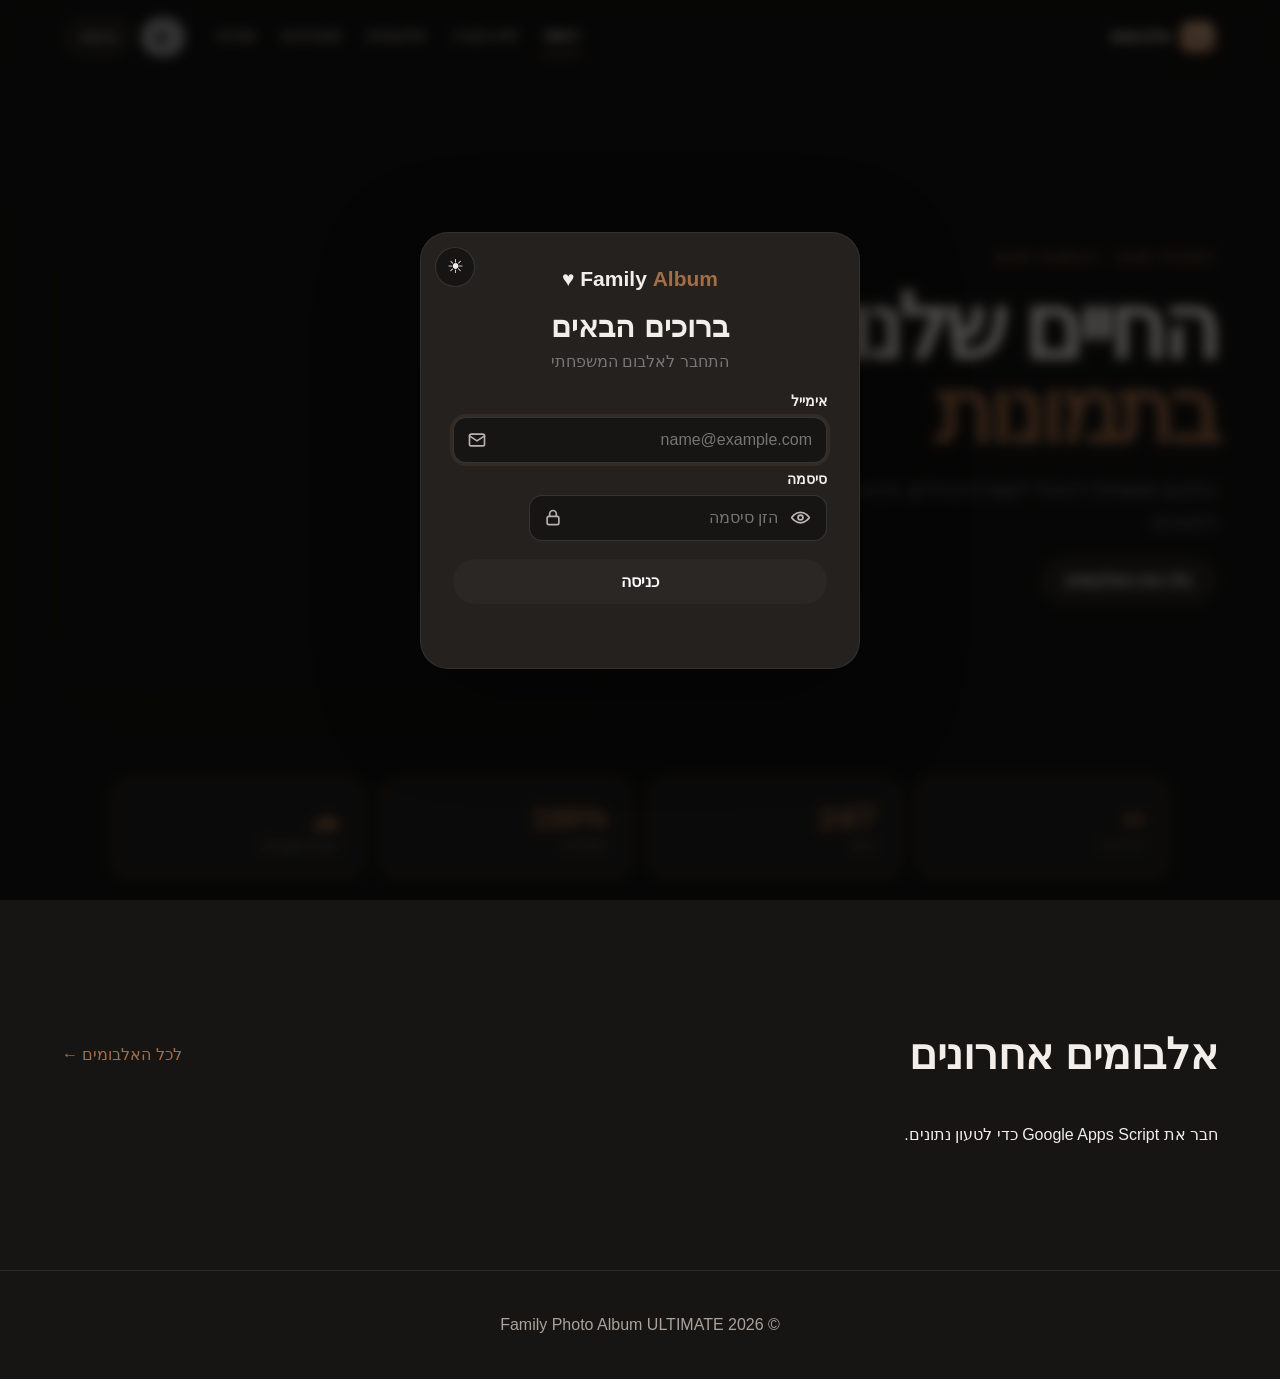
==== commit 1f56c570: "update" ====
--- a/about.html
+++ b/about.html
@@ -1 +1,21 @@
-<!doctype html><html lang="he" dir="rtl"><head><meta charset="utf-8"><meta name="viewport" content="width=device-width,initial-scale=1"><link rel="icon" type="image/x-icon" href="favicon.ico?v=3512"><link rel="shortcut icon" type="image/x-icon" href="favicon.ico?v=3512"><title>אודות</title><link rel="stylesheet" href="css/main.css"><script src="js/config.js"></script><script src="js/utils.js"></script><script src="js/theme.js"></script><link rel="stylesheet" href="css/session-manager.css"></head><body><header class="top"><a class="brand" href="index.html">Family <b>Album</b> ♥</a><nav id="nav"></nav><button onclick="toggleTheme()">◐</button></header><main><section class="about-hero"><span class="eyebrow">OUR STORY</span><h1>הסיפור המשפחתי<br><em>שלנו</em></h1><p>מקום שנבנה כדי לשמור את הרגעים שאסור לשכוח.</p></section><section class="section story"><div class="about-image"></div><div><h2>יותר מאלבום</h2><p>ימי הולדת, חגים, טיולים, חתונות ומפגשים משפחתיים — כולם במקום אחד.</p><p>המערכת משתמשת ב-Google Sheets כבסיס נתונים וב-Google Drive לאחסון התמונות.</p><blockquote>“תמונה טובה לא רק מראה רגע — היא מחזירה אותנו אליו.”</blockquote></div></section></main><footer>© 2026 Family Photo Album ULTIMATE</footer><script src="js/layout.js"></script><script>mountLayout("about")</script><script src="js/session-manager.js"></script></body></html>
+<!doctype html><html lang="he" dir="rtl"><head><meta charset="utf-8"><meta name="viewport" content="width=device-width,initial-scale=1"><link rel="icon" type="image/x-icon" href="favicon.ico?v=3512"><link rel="shortcut icon" type="image/x-icon" href="favicon.ico?v=3512"><title>אודות</title><link rel="stylesheet" href="css/main.css"><script src="js/config.js"></script><script src="js/utils.js"></script><script src="js/theme.js"></script><link rel="stylesheet" href="css/session-manager.css"></head><body><header class="top"><a class="brand" href="index.html">Family <b>Album</b> ♥</a><nav id="nav"></nav><button onclick="toggleTheme()">◐</button></header><main><section class="about-hero"><span class="eyebrow">OUR STORY</span><h1>הסיפור המשפחתי<br><em>שלנו</em></h1><p>מקום שנבנה כדי לשמור את הרגעים שאסור לשכוח.</p></section><section class="section story"><div class="about-image"></div><div><h2>יותר מאלבום</h2><p>ימי הולדת, חגים, טיולים, חתונות ומפגשים משפחתיים — כולם במקום אחד.</p><p>המערכת משתמשת ב-Google Sheets כבסיס נתונים וב-Google Drive לאחסון התמונות.</p><blockquote>“תמונה טובה לא רק מראה רגע — היא מחזירה אותנו אליו.”</blockquote></div></section><section class="section privacy-section">
+      <div class="privacy-card">
+        <div class="privacy-lock" aria-hidden="true">🔒</div>
+        <h2>האלבום המשפחתי הוא פרטי</h2>
+        <p>התמונות והתכנים מיועדים לבני המשפחה ולמוזמנים בלבד. הפרטיות של בני המשפחה חשובה לנו, ולכן<br class="privacy-break">
+        הגישה לאלבום יכולה להיות מוגבלת למשתמשים מורשים בלבד.</p>
+      </div>
+    </section>
+    <section class="section about-version-section">
+      <div class="about-version-card">
+        <h2>גרסת המערכת</h2>
+        <p id="appVersionInfo">טוען פרטי גרסה…</p>
+      </div>
+    </section></main><footer>© 2026 אלבום משפחתי</footer><script src="js/layout.js"></script><script>
+mountLayout("about");
+(function(){
+  const c=window.APP_CONFIG||{};
+  const el=document.getElementById("appVersionInfo");
+  if(el) el.innerHTML=`App Version: <b>${c.APP_VERSION||"לא ידועה"}</b><br>App Build: <b>${c.APP_BUILD||"לא ידוע"}</b>${c.APP_BUILD_DATE?`<br>תאריך Build: ${c.APP_BUILD_DATE}`:""}`;
+})();
+</script><script src="js/session-manager.js"></script></body></html>
--- a/css/main.css
+++ b/css/main.css
@@ -7,7 +7,9 @@
 
 /* V3.1 responsive navigation */
 .menu-toggle{display:none;border:1px solid #0002;background:#fff9;border-radius:12px;width:44px;height:42px;font-size:24px;line-height:1;align-items:center;justify-content:center;flex:0 0 auto}
-.menu-toggle.open{font-size:30px}
+.menu-toggle.open{font-size:30px;position:relative;z-index:650;background:#fff!important;color:#2a2724!important;border-color:#0003!important}
+.dark .menu-toggle.open{background:#24211f!important;color:#fff!important;border-color:#fff3!important}
+.menu-close-text{display:block;font:400 34px/1 Arial,sans-serif;color:currentColor;transform:translateY(-1px)}
 @media(max-width:850px){
   .top{position:sticky;top:0;z-index:500;min-height:66px;height:auto;gap:12px;padding:10px 18px;flex-wrap:nowrap}
   .menu-toggle{display:inline-flex;order:0}
@@ -224,3 +226,211 @@
   .hero{grid-template-columns:1fr 1fr;padding-top:24px}
   .hero-image{min-height:220px}
 }
+/* R6 performance: progressive gallery rendering */
+.gallery-more{grid-column:1/-1;display:flex;justify-content:center;padding:18px 0 8px}
+.gallery-more .pill{min-width:180px}
+
+
+/* R15C About page + full dark-mode support */
+.about-hero,
+.story,
+.privacy-section,
+.about-version-section{
+  transition:background .2s ease,color .2s ease,border-color .2s ease;
+}
+.privacy-section{padding-top:20px;padding-bottom:40px}
+.privacy-card{
+  text-align:center;
+  border-radius:28px;
+  padding:48px 28px;
+  background:#faf8f5;
+  border:1px solid rgba(42,39,36,.08);
+}
+.privacy-lock{font-size:54px;line-height:1;margin-bottom:24px}
+.privacy-card h2{font-size:clamp(28px,4vw,42px);margin:0 0 24px}
+.privacy-card p{max-width:980px;margin:0 auto;color:#666;font-size:18px;line-height:1.8}
+.about-version-section{padding-top:20px}
+.about-version-card{
+  background:#fff;
+  border:1px solid rgba(42,39,36,.08);
+  border-radius:22px;
+  padding:28px;
+}
+.about-version-card h2{margin-top:0}
+.about-version-card p{line-height:1.8;color:#666}
+.dark .about-hero p,
+.dark .story p,
+.dark .privacy-card p,
+.dark .about-version-card p{color:#bdb6b0}
+.dark .story blockquote{
+  background:#24211f;
+  color:#f3eee9;
+  border-right-color:#c58a5b;
+}
+.dark .privacy-card,
+.dark .about-version-card{
+  background:#24211f;
+  color:#f3eee9;
+  border-color:rgba(255,255,255,.09);
+  box-shadow:0 14px 36px rgba(0,0,0,.18);
+}
+.dark footer{
+  color:#aaa29b;
+  border-top-color:rgba(255,255,255,.09);
+}
+@media(max-width:700px){
+  .privacy-card{padding:38px 20px}
+  .privacy-card p{font-size:16px}
+  .privacy-break{display:none}
+}
+
+
+/* R15C About responsive title fix */
+.about-hero h1{
+  font-size:clamp(34px,7vw,72px);
+  line-height:1.05;
+  letter-spacing:clamp(-3px,-0.25vw,-1px);
+  overflow-wrap:normal;
+  word-break:keep-all;
+}
+@media(max-width:700px){
+  .about-hero{padding:88px 16px 54px}
+  .about-hero h1{
+    font-size:clamp(32px,11vw,48px);
+    line-height:1.08;
+    letter-spacing:-1.5px;
+    margin:16px 0;
+  }
+  .about-hero p{
+    font-size:16px;
+    line-height:1.65;
+    padding-inline:8px;
+  }
+}
+@media(max-width:420px){
+  .about-hero{padding:72px 12px 44px}
+  .about-hero h1{
+    font-size:clamp(29px,10.5vw,40px);
+    letter-spacing:-1px;
+  }
+}
+
+
+/* R15C Global Responsive Pass — phones/tablets */
+html{max-width:100%;overflow-x:hidden}
+body{max-width:100%;overflow-x:hidden}
+img,video,canvas,svg{max-width:100%}
+main,.section,.albums-page{box-sizing:border-box;width:100%}
+input,textarea,select,button{max-width:100%;box-sizing:border-box}
+.heading h1,.heading h2,.albums-head h1{
+  overflow-wrap:anywhere;
+}
+@media(max-width:850px){
+  .section{padding:42px 16px}
+  .hero{
+    min-height:auto;
+    padding:54px 16px 38px;
+    gap:30px;
+  }
+  .hero h1{
+    font-size:clamp(36px,11vw,58px);
+    line-height:1.02;
+    letter-spacing:clamp(-3px,-.35vw,-1px);
+    margin:16px 0;
+  }
+  .hero p{font-size:16px;line-height:1.65}
+  .hero-image,.about-image{min-height:300px}
+  .heading{align-items:flex-start;flex-wrap:wrap}
+  .heading h1,.heading h2,.albums-head h1{font-size:clamp(30px,8vw,42px);line-height:1.08}
+  .stats{grid-template-columns:repeat(2,minmax(0,1fr));gap:10px;padding-inline:16px}
+  .cards,.album-list-grid,.dashboard-grid,.admin-grid{grid-template-columns:repeat(2,minmax(0,1fr));gap:14px}
+  .photo-tools{grid-template-columns:1fr 1fr}
+  .photo-tools>*{min-width:0;width:100%}
+  .gallery{grid-template-columns:repeat(2,minmax(0,1fr));gap:10px}
+  .panel{min-width:0}
+}
+@media(max-width:600px){
+  .top{
+    min-height:58px;
+    padding:8px 12px;
+    gap:8px;
+    flex-wrap:nowrap;
+  }
+  .top .brand{font-size:16px;white-space:nowrap;min-width:0}
+  .top .actions{gap:6px;min-width:0}
+  .top .actions button,.top .actions .pill{padding:8px 10px;font-size:13px}
+  .section{padding:34px 12px}
+  .hero{padding:42px 12px 30px}
+  .hero h1{
+    font-size:clamp(34px,12vw,48px);
+    line-height:1.05;
+    letter-spacing:-1.5px;
+  }
+  .hero-image{min-height:240px;border-radius:22px}
+  .about-image{min-height:260px;border-radius:22px}
+  .about-hero{padding:64px 12px 38px}
+  .about-hero h1{font-size:clamp(30px,11vw,42px)}
+  .stats{grid-template-columns:repeat(2,minmax(0,1fr));padding:12px}
+  .stats div,.metric,.panel{padding:18px;border-radius:18px}
+  .cards,.album-list-grid,.dashboard-grid,.admin-grid{grid-template-columns:1fr}
+  .heading{gap:12px;margin-bottom:20px}
+  .heading h1,.heading h2,.albums-head h1{font-size:clamp(28px,9vw,38px)}
+  .heading p,.albums-head p{font-size:15px;line-height:1.6}
+  .photo-tools{grid-template-columns:1fr}
+  .gallery{grid-template-columns:repeat(2,minmax(0,1fr));gap:8px}
+  .card{border-radius:18px}
+  .btn{padding:11px 18px}
+  .privacy-card{padding:32px 16px}
+  .about-version-card{padding:20px 16px}
+  footer{padding:30px 12px;margin-top:24px;font-size:14px}
+  .viewer{padding:62px 6px 88px}
+  .viewer img{max-width:96vw;max-height:72vh;object-fit:contain}
+}
+@media(max-width:390px){
+  .top .brand{font-size:14px}
+  .top .actions button,.top .actions .pill{padding:7px 8px}
+  .hero h1{font-size:clamp(31px,12vw,42px)}
+  .heading h1,.heading h2,.albums-head h1{font-size:clamp(26px,9vw,34px)}
+  .stats{grid-template-columns:1fr 1fr}
+  .gallery{grid-template-columns:1fr}
+  .eyebrow{font-size:10px;letter-spacing:2px}
+}
+
+
+/* R15C Admin dark-mode input contrast fix */
+.dark .admin-grid input,
+.dark .admin-grid textarea,
+.dark .admin-grid select,
+.dark .api-status-panel input,
+.dark .api-status-panel textarea,
+.dark .api-status-panel select,
+.dark #photoMeta input,
+.dark #photoMeta textarea,
+.dark #photoMeta select{
+  background:#302c29 !important;
+  color:#f4efe9 !important;
+  border:1px solid rgba(255,255,255,.16) !important;
+  box-shadow:inset 0 0 0 1px rgba(255,255,255,.015);
+}
+.dark .admin-grid input::placeholder,
+.dark .admin-grid textarea::placeholder,
+.dark #photoMeta input::placeholder,
+.dark #photoMeta textarea::placeholder{
+  color:#b8b0aa !important;
+  opacity:1;
+}
+.dark .admin-grid input:focus,
+.dark .admin-grid textarea:focus,
+.dark .admin-grid select:focus,
+.dark #photoMeta input:focus,
+.dark #photoMeta textarea:focus,
+.dark #photoMeta select:focus{
+  background:#36312e !important;
+  border-color:rgba(197,138,91,.72) !important;
+  outline:none;
+  box-shadow:0 0 0 3px rgba(197,138,91,.12);
+}
+.dark .admin-grid select option{
+  background:#302c29;
+  color:#f4efe9;
+}
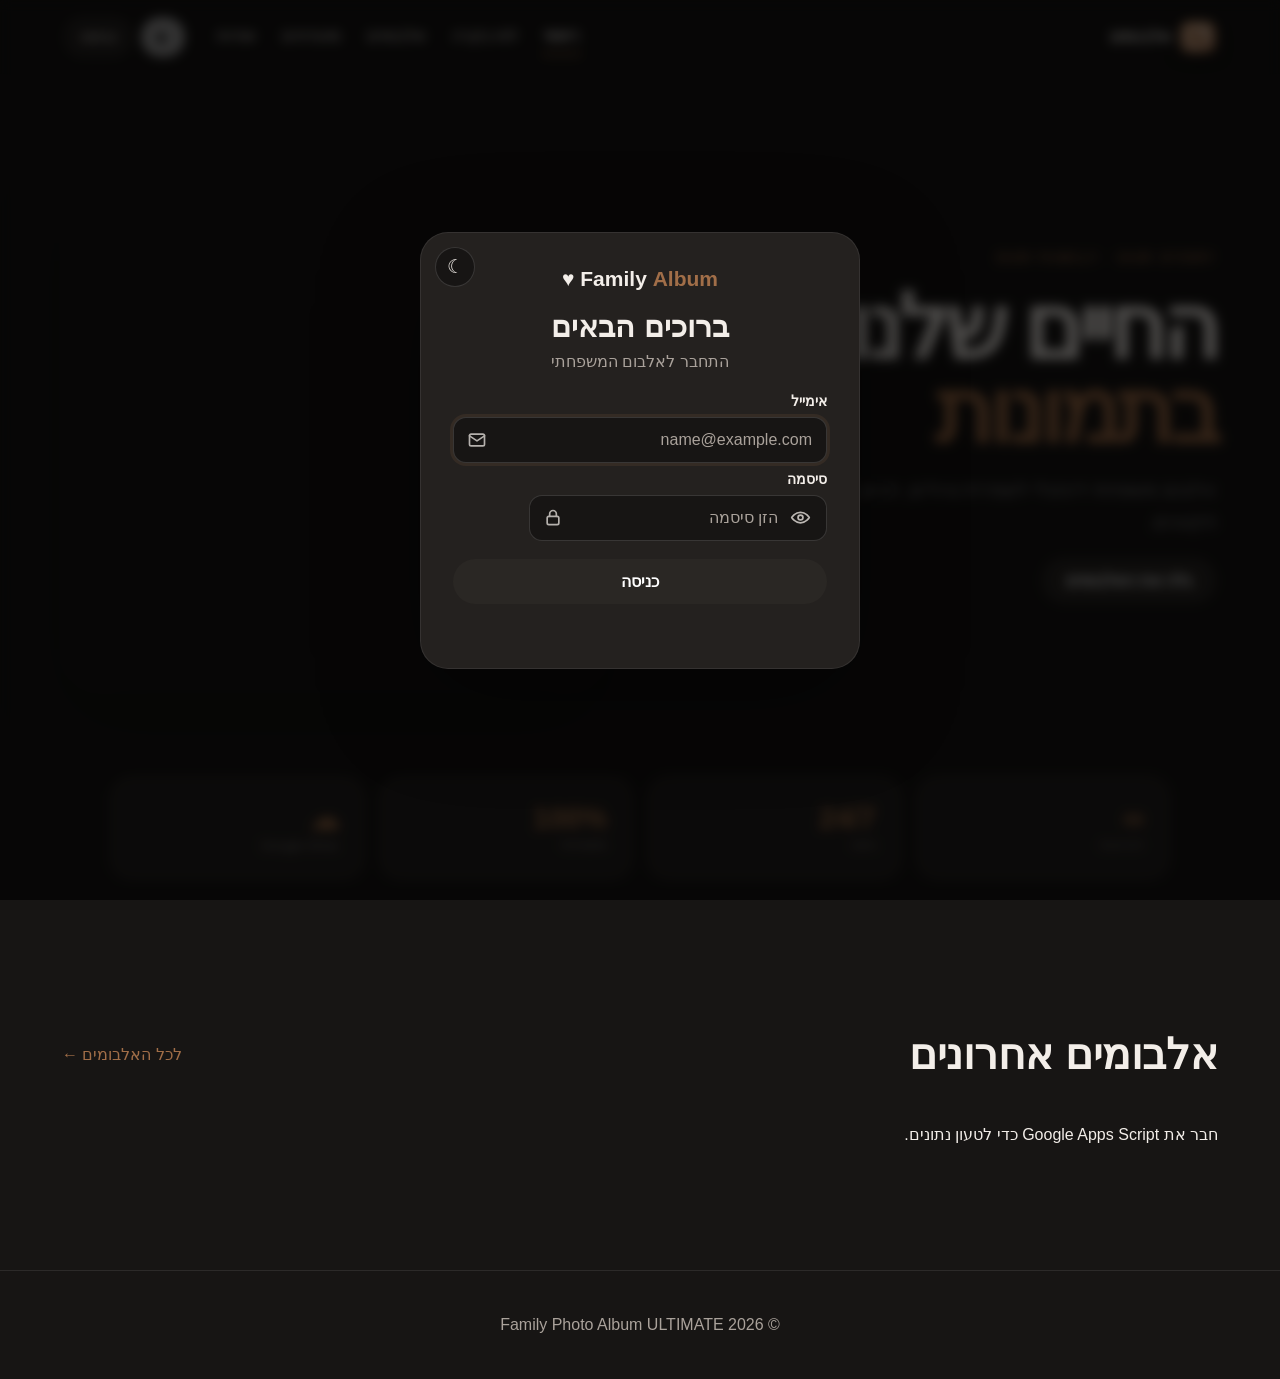
==== commit dae0d67b: "update" ====
--- a/about.html
+++ b/about.html
@@ -1,4 +1,4 @@
-<!doctype html><html lang="he" dir="rtl"><head><meta charset="utf-8"><meta name="viewport" content="width=device-width,initial-scale=1"><link rel="icon" type="image/x-icon" href="favicon.ico?v=3512"><link rel="shortcut icon" type="image/x-icon" href="favicon.ico?v=3512"><title>אודות</title><link rel="stylesheet" href="css/main.css"><script src="js/config.js"></script><script src="js/utils.js"></script><script src="js/theme.js"></script><link rel="stylesheet" href="css/session-manager.css"></head><body><header class="top"><a class="brand" href="index.html">Family <b>Album</b> ♥</a><nav id="nav"></nav><button onclick="toggleTheme()">◐</button></header><main><section class="about-hero"><span class="eyebrow">OUR STORY</span><h1>הסיפור המשפחתי<br><em>שלנו</em></h1><p>מקום שנבנה כדי לשמור את הרגעים שאסור לשכוח.</p></section><section class="section story"><div class="about-image"></div><div><h2>יותר מאלבום</h2><p>ימי הולדת, חגים, טיולים, חתונות ומפגשים משפחתיים — כולם במקום אחד.</p><p>המערכת משתמשת ב-Google Sheets כבסיס נתונים וב-Google Drive לאחסון התמונות.</p><blockquote>“תמונה טובה לא רק מראה רגע — היא מחזירה אותנו אליו.”</blockquote></div></section><section class="section privacy-section">
+<!doctype html><html lang="he" dir="rtl"><head><meta charset="utf-8"><meta name="viewport" content="width=device-width,initial-scale=1"><link rel="icon" type="image/x-icon" href="favicon.ico?v=3512"><link rel="shortcut icon" type="image/x-icon" href="favicon.ico?v=3512"><title>אודות</title><link rel="stylesheet" href="css/main.css"><script src="js/config.js"></script><script src="js/version.js"></script><script src="js/utils.js"></script><script src="js/theme.js"></script><link rel="stylesheet" href="css/session-manager.css"></head><body><header class="top"><a class="brand" href="index.html">Family <b>Album</b> ♥</a><nav id="nav"></nav><button onclick="toggleTheme()">◐</button></header><main><section class="about-hero"><span class="eyebrow">OUR STORY</span><h1>הסיפור המשפחתי<br><em>שלנו</em></h1><p>מקום שנבנה כדי לשמור את הרגעים שאסור לשכוח.</p></section><section class="section story"><div class="about-image"></div><div><h2>יותר מאלבום</h2><p>ימי הולדת, חגים, טיולים, חתונות ומפגשים משפחתיים — כולם במקום אחד.</p><p>המערכת משתמשת ב-Google Sheets כבסיס נתונים וב-Google Drive לאחסון התמונות.</p><blockquote>“תמונה טובה לא רק מראה רגע — היא מחזירה אותנו אליו.”</blockquote></div></section><section class="section privacy-section">
       <div class="privacy-card">
         <div class="privacy-lock" aria-hidden="true">🔒</div>
         <h2>האלבום המשפחתי הוא פרטי</h2>
--- a/css/main.css
+++ b/css/main.css
@@ -434,3 +434,43 @@
   background:#302c29;
   color:#f4efe9;
 }
+
+
+/* R15D — restore fixed top header on every screen size */
+.top{
+  position:fixed !important;
+  top:0;
+  right:0;
+  left:0;
+  width:100%;
+  z-index:500;
+}
+body{padding-top:74px}
+@media(max-width:850px){body{padding-top:66px}}
+@media(max-width:600px){body{padding-top:58px}}
+@media(max-height:520px) and (orientation:landscape){
+  .top{position:fixed !important}
+  body{padding-top:58px}
+}
+
+/* R15D — login modal starts in dark mode independently of site theme */
+.login-modal.modal-dark .login-modal-card{
+  background:#24211f;
+  border-color:rgba(255,255,255,.08);
+  color:#f3eee9;
+}
+.login-modal.modal-dark .login-modal-card>p{color:#aaa29b}
+.login-modal.modal-dark .login-modal-card input{
+  background:#171514;
+  color:#fff;
+  border-color:rgba(255,255,255,.14);
+}
+.login-modal.modal-dark .login-modal-card input::placeholder{color:#aaa29b}
+.login-modal.modal-dark .login-close{color:#aaa}
+.login-modal.modal-dark .password-toggle{color:#d29a6d}
+.login-modal.modal-dark .login-theme-toggle{
+  background:#171514;
+  color:#f3eee9;
+  border-color:rgba(255,255,255,.14);
+}
+.login-modal.modal-dark .login-theme-toggle:hover{background:#302b28}
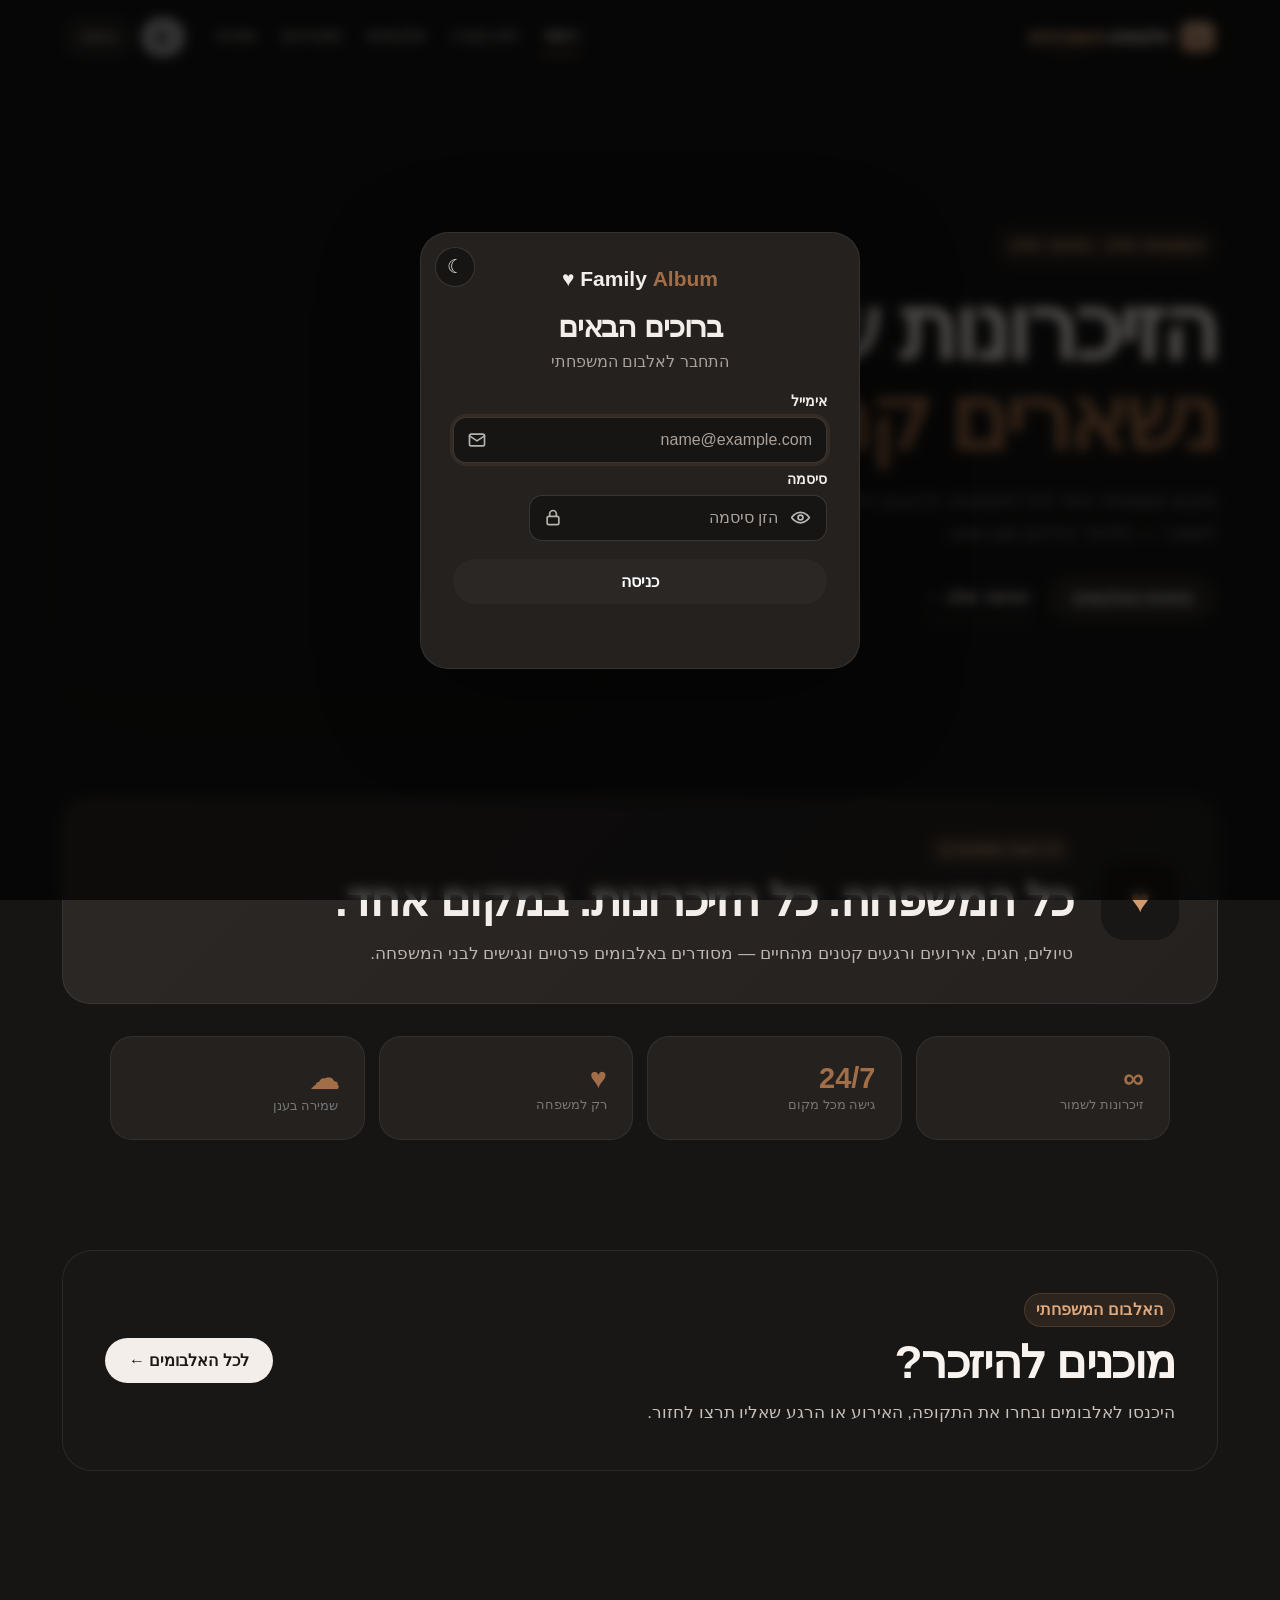
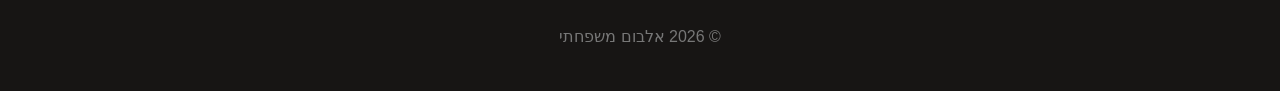
==== commit 7885b111: "update" ====
--- a/about.html
+++ b/about.html
@@ -1,21 +1,109 @@
-<!doctype html><html lang="he" dir="rtl"><head><meta charset="utf-8"><meta name="viewport" content="width=device-width,initial-scale=1"><link rel="icon" type="image/x-icon" href="favicon.ico?v=3512"><link rel="shortcut icon" type="image/x-icon" href="favicon.ico?v=3512"><title>אודות</title><link rel="stylesheet" href="css/main.css"><script src="js/config.js"></script><script src="js/version.js"></script><script src="js/utils.js"></script><script src="js/theme.js"></script><link rel="stylesheet" href="css/session-manager.css"></head><body><header class="top"><a class="brand" href="index.html">Family <b>Album</b> ♥</a><nav id="nav"></nav><button onclick="toggleTheme()">◐</button></header><main><section class="about-hero"><span class="eyebrow">OUR STORY</span><h1>הסיפור המשפחתי<br><em>שלנו</em></h1><p>מקום שנבנה כדי לשמור את הרגעים שאסור לשכוח.</p></section><section class="section story"><div class="about-image"></div><div><h2>יותר מאלבום</h2><p>ימי הולדת, חגים, טיולים, חתונות ומפגשים משפחתיים — כולם במקום אחד.</p><p>המערכת משתמשת ב-Google Sheets כבסיס נתונים וב-Google Drive לאחסון התמונות.</p><blockquote>“תמונה טובה לא רק מראה רגע — היא מחזירה אותנו אליו.”</blockquote></div></section><section class="section privacy-section">
-      <div class="privacy-card">
-        <div class="privacy-lock" aria-hidden="true">🔒</div>
-        <h2>האלבום המשפחתי הוא פרטי</h2>
-        <p>התמונות והתכנים מיועדים לבני המשפחה ולמוזמנים בלבד. הפרטיות של בני המשפחה חשובה לנו, ולכן<br class="privacy-break">
-        הגישה לאלבום יכולה להיות מוגבלת למשתמשים מורשים בלבד.</p>
+<!doctype html><html lang="he" dir="rtl"><head><meta charset="utf-8"><meta name="viewport" content="width=device-width,initial-scale=1"><link rel="icon" type="image/x-icon" href="favicon.ico?v=3512"><link rel="shortcut icon" type="image/x-icon" href="favicon.ico?v=3512"><title>אודות</title><link rel="stylesheet" href="css/main.css"><script src="js/config.js"></script><script src="js/version.js"></script><script src="js/utils.js"></script><script src="js/theme.js"></script><link rel="stylesheet" href="css/session-manager.css"></head><body><header class="top"><a class="brand" href="index.html">Family <b>Album</b> ♥</a><nav id="nav"></nav><button onclick="toggleTheme()">◐</button></header><main class="about-main">
+<section class="about-hero about-hero-redesign">
+  <span class="eyebrow">המשפחה שלנו · הסיפור שלנו</span>
+  <h1>הסיפור המשפחתי<br><em>שלנו</em></h1>
+  <p>מקום פרטי ומשפחתי לשמור בו את התמונות, הזיכרונות והסיפורים שמלווים אותנו לאורך השנים.</p>
+</section>
+
+<section class="section story about-story-redesign">
+  <div class="about-image" role="img" aria-label="זיכרונות משפחתיים"></div>
+  <div class="about-story-copy">
+    <span class="eyebrow">למה יצרנו את האלבום</span>
+    <h2>כי הזיכרונות שלנו ראויים למקום משלהם</h2>
+    <p>ימי הולדת, חגים, טיולים, מפגשים משפחתיים ורגעים קטנים מהחיים — כולם מצטברים לסיפור אחד גדול.</p>
+    <p>האלבום נועד לאפשר לנו לשמור את הרגעים האלה בצורה מסודרת, נעימה וקלה לצפייה, ולחזור אליהם בכל זמן.</p>
+    <blockquote>“תמונה טובה לא רק מראה רגע — היא מחזירה אותנו אליו.”</blockquote>
+  </div>
+</section>
+
+<section class="section about-values-section" aria-labelledby="aboutValuesTitle">
+  <div class="about-values-head">
+    <span class="eyebrow">מה חשוב לנו</span>
+    <h2 id="aboutValuesTitle">מה חשוב לנו באלבום המשפחתי</h2>
+  </div>
+  <div class="about-values-grid">
+    <article class="about-value-card">
+      <div class="about-value-icon" aria-hidden="true">♥</div>
+      <h3>משפחה במרכז</h3>
+      <p>האלבום נבנה קודם כול עבור בני המשפחה — כדי שיהיה פשוט למצוא, לראות ולשתף זיכרונות משותפים.</p>
+    </article>
+    <article class="about-value-card">
+      <div class="about-value-icon" aria-hidden="true">🔒</div>
+      <h3>פרטיות</h3>
+      <p>התמונות והתכנים מיועדים לבני המשפחה ולמוזמנים בלבד, והגישה יכולה להיות מוגבלת למשתמשים מורשים.</p>
+    </article>
+    <article class="about-value-card">
+      <div class="about-value-icon" aria-hidden="true">⌛</div>
+      <h3>זיכרונות לאורך השנים</h3>
+      <p>המטרה היא לשמור את הסיפור המשפחתי גם לדורות הבאים — בצורה מסודרת שקל לחזור אליה.</p>
+    </article>
+  </div>
+</section>
+<section class="section about-closing-section">
+  <div class="about-closing-card">
+    <span class="about-closing-heart" aria-hidden="true">♥</span>
+    <div>
+      <span class="eyebrow">זיכרונות משותפים</span>
+      <h2>הסיפור ממשיך להיכתב</h2>
+      <p>כל תמונה חדשה מוסיפה עוד רגע לסיפור המשפחתי שלנו.</p>
+    </div>
+    <a class="btn" href="albums.html">לאלבומים ←</a>
+  </div>
+</section>
+<section id="aboutRolesSection" class="section about-roles-section" aria-labelledby="aboutRolesTitle" hidden>
+  <div class="about-values-head">
+    <span class="eyebrow">תפקידים והרשאות</span>
+    <h2 id="aboutRolesTitle">מי יכול לעשות מה במערכת?</h2>
+    <p class="about-roles-intro">לכל משתמש מוגדר תפקיד. מנהל המערכת קובע גם את ההרשאות לכל אלבום, כך שניתן להתאים את רמת הגישה לכל משתמש.</p>
+  </div>
+
+  <div class="about-roles-grid">
+    <article class="about-role-card about-role-admin">
+      <div class="about-role-icon" aria-hidden="true">⚙️</div>
+      <div>
+        <h3>ADMIN — מנהל</h3>
+        <p>מנהל המערכת. יכול לנהל אלבומים, משתמשים והרשאות, להעלות ולמחוק תמונות, ולגשת לסל המחזור לצורך שחזור או מחיקה לצמיתות.</p>
+        <small>למנהל יש גישה מלאה לכל האלבומים.</small>
       </div>
-    </section>
-    <section class="section about-version-section">
-      <div class="about-version-card">
-        <h2>גרסת המערכת</h2>
-        <p id="appVersionInfo">טוען פרטי גרסה…</p>
+    </article>
+
+    <article class="about-role-card">
+      <div class="about-role-icon" aria-hidden="true">♥</div>
+      <div>
+        <h3>FAMILY — משפחה</h3>
+        <p>משתמש משפחתי רגיל. יכול לצפות באלבומים שהותרו לו, להשתמש במועדפים, ובהתאם להרשאות שהגדיר המנהל גם להעלות תמונות או לערוך ולמחוק תמונות.</p>
+        <small>ההרשאות נקבעות בנפרד לכל אלבום.</small>
       </div>
-    </section></main><footer>© 2026 אלבום משפחתי</footer><script src="js/layout.js"></script><script>
-mountLayout("about");
+    </article>
+
+    <article class="about-role-card">
+      <div class="about-role-icon" aria-hidden="true">👤</div>
+      <div>
+        <h3>GUEST — אורח</h3>
+        <p>משתמש מוזמן שאינו חייב להיות בן משפחה. יכול לצפות באלבומים שהותרו לו ולהשתמש במועדפים. אם המנהל מעניק לו הרשאה מתאימה, ניתן לאפשר גם העלאה או עריכה ומחיקה של תמונות.</p>
+        <small>גם לאורח ניתן להגדיר הרשאות שונות לכל אלבום.</small>
+      </div>
+    </article>
+  </div>
+
+  <div class="about-role-note">
+    <strong>חשוב לדעת:</strong>
+    <span>במערכת הנוכחית ההבדל בין FAMILY ל־GUEST הוא בעיקר סוג המשתמש. ההרשאות בפועל נקבעות על ידי המנהל לכל משתמש ולכל אלבום: צפייה, העלאה ועריכה/מחיקה.</span>
+  </div>
+</section>
+</main><footer class="about-footer">
+  <span>© 2026 אלבום משפחתי</span>
+  <span class="footer-version">גרסה: 3.5.10</span>
+</footer><script src="js/layout.js"></script><script>mountLayout("about");</script><script src="js/session-manager.js"></script><script>
 (function(){
-  const c=window.APP_CONFIG||{};
-  const el=document.getElementById("appVersionInfo");
-  if(el) el.innerHTML=`App Version: <b>${c.APP_VERSION||"לא ידועה"}</b><br>App Build: <b>${c.APP_BUILD||"לא ידוע"}</b>${c.APP_BUILD_DATE?`<br>תאריך Build: ${c.APP_BUILD_DATE}`:""}`;
+  const section=document.getElementById("aboutRolesSection");
+  if(!section) return;
+  let session=null;
+  try{
+    if(window.SessionManager?.getSession) session=SessionManager.getSession();
+    else if(typeof getSession==="function") session=getSession();
+  }catch(_){}
+  const isAdmin=String(session?.user?.role||"").toUpperCase()==="ADMIN";
+  section.hidden=!isAdmin;
 })();
-</script><script src="js/session-manager.js"></script></body></html>
+</script></body></html>
--- a/css/main.css
+++ b/css/main.css
@@ -474,3 +474,573 @@
   border-color:rgba(255,255,255,.14);
 }
 .login-modal.modal-dark .login-theme-toggle:hover{background:#302b28}
+
+
+/* R15E — upload metadata layout, mobile page name and stronger active navigation */
+.photo-meta-row{
+  grid-template-columns:minmax(160px,1.1fr) minmax(260px,2fr) minmax(150px,.8fr) auto;
+}
+.photo-meta-row .meta-title{min-width:260px}
+.upload-status:empty{display:none}
+
+.mobile-page-name{
+  display:none;
+  font-weight:900;
+  font-size:16px;
+  line-height:1;
+  white-space:nowrap;
+  overflow:hidden;
+  text-overflow:ellipsis;
+  max-width:36vw;
+}
+
+@media(max-width:850px){
+  .mobile-page-name{
+    display:block;
+    order:1;
+    margin-inline:2px auto;
+  }
+  .brand{order:2;margin:0}
+  .actions{order:3}
+  .menu-toggle{order:0}
+  .top nav a.active{
+    background:#eee6de;
+    color:#7a4b2d;
+    font-weight:900;
+    border:1px solid rgba(161,110,72,.45);
+    box-shadow:inset 4px 0 0 #a16e48,0 3px 10px rgba(0,0,0,.08);
+  }
+  .dark .top nav a.active{
+    background:#3b312b;
+    color:#f3c59f;
+    border-color:rgba(210,154,109,.42);
+    box-shadow:inset 4px 0 0 #d29a6d,0 3px 12px rgba(0,0,0,.28);
+  }
+}
+@media(max-width:700px){
+  .photo-meta-row{grid-template-columns:1fr}
+  .photo-meta-row .meta-title{min-width:0;width:100%}
+}
+@media(max-width:420px){
+  .mobile-page-name{font-size:15px;max-width:34vw}
+}
+
+
+/* R15F — cleaner, more engaging home page; no album cards on home */
+.home-main{overflow:hidden}
+.home-hero{position:relative}
+.home-hero-copy{position:relative;z-index:1}
+.home-hero-copy p{max-width:620px}
+.home-hero-actions{display:flex;align-items:center;gap:20px;flex-wrap:wrap;margin-top:26px}
+.home-secondary-link{
+  display:inline-flex;align-items:center;min-height:44px;
+  font-weight:800;text-decoration:none;color:inherit;
+  border-bottom:1px solid rgba(42,39,36,.28)
+}
+.dark .home-secondary-link{border-bottom-color:rgba(255,255,255,.25)}
+.home-welcome{padding-top:22px;padding-bottom:22px}
+.home-welcome-card{
+  max-width:1180px;margin:0 auto;
+  display:grid;grid-template-columns:auto 1fr;align-items:center;gap:28px;
+  padding:34px 38px;border-radius:28px;
+  background:linear-gradient(135deg,#faf7f3,#f0e8df);
+  border:1px solid rgba(42,39,36,.07);
+}
+.home-welcome-icon{
+  width:78px;height:78px;border-radius:24px;
+  display:grid;place-items:center;font-size:34px;
+  background:#fff;color:#a16e48;
+  box-shadow:0 12px 28px rgba(69,49,34,.09)
+}
+.home-welcome-card h2{font-size:clamp(28px,4vw,46px);line-height:1.12;margin:8px 0 12px}
+.home-welcome-card p{margin:0;max-width:820px;color:#6b645f;font-size:17px;line-height:1.75}
+.home-stats{margin-top:10px}
+.home-cta{padding-top:30px}
+.home-cta-card{
+  max-width:1180px;margin:0 auto;
+  display:flex;justify-content:space-between;align-items:center;gap:30px;
+  padding:42px;border-radius:30px;
+  background:#2a2724;color:#f8f3ee;
+  box-shadow:0 20px 50px rgba(35,29,25,.13)
+}
+.home-cta-card h2{font-size:clamp(30px,4vw,46px);margin:8px 0 10px}
+.home-cta-card p{margin:0;color:#c9c1bb;font-size:17px;line-height:1.7;max-width:700px}
+.home-cta-card .btn{flex:0 0 auto}
+.dark .home-welcome-card{
+  background:linear-gradient(135deg,#2c2825,#24211f);
+  border-color:rgba(255,255,255,.08)
+}
+.dark .home-welcome-icon{background:#191715;color:#d29a6d;box-shadow:none}
+.dark .home-welcome-card p{color:#bdb6b0}
+.dark .home-cta-card{background:#191715;border:1px solid rgba(255,255,255,.08)}
+@media(max-width:850px){
+  .home-welcome-card{padding:28px;gap:20px}
+  .home-cta-card{padding:32px;align-items:flex-start}
+}
+@media(max-width:600px){
+  .home-hero-actions{gap:14px}
+  .home-welcome{padding-top:14px;padding-bottom:14px}
+  .home-welcome-card{grid-template-columns:1fr;padding:24px 20px;border-radius:22px}
+  .home-welcome-icon{width:58px;height:58px;border-radius:18px;font-size:26px}
+  .home-welcome-card h2{font-size:clamp(27px,9vw,36px)}
+  .home-welcome-card p{font-size:16px}
+  .home-cta{padding-top:20px}
+  .home-cta-card{display:grid;padding:28px 20px;border-radius:24px}
+  .home-cta-card .btn{width:100%;text-align:center}
+}
+
+
+/* R15G — About page: less technical, more family-focused */
+.about-hero-redesign{
+  max-width:1180px;
+  margin:0 auto;
+  padding-inline:24px;
+}
+.about-hero-redesign p{
+  max-width:760px;
+  margin-inline:auto;
+  font-size:18px;
+  line-height:1.8;
+}
+.about-story-redesign{
+  align-items:center;
+  gap:clamp(34px,6vw,76px);
+}
+.about-story-copy h2{
+  font-size:clamp(32px,4.5vw,52px);
+  line-height:1.12;
+  margin:8px 0 20px;
+}
+.about-story-copy p{
+  font-size:17px;
+  line-height:1.8;
+}
+.about-values-section{
+  padding-top:28px;
+}
+.about-values-head{
+  text-align:center;
+  max-width:820px;
+  margin:0 auto 30px;
+}
+.about-values-head h2{
+  font-size:clamp(30px,4.4vw,48px);
+  margin:8px 0 0;
+}
+.about-values-grid{
+  display:grid;
+  grid-template-columns:repeat(3,minmax(0,1fr));
+  gap:18px;
+  max-width:1180px;
+  margin:0 auto;
+}
+.about-value-card{
+  padding:30px 26px;
+  border-radius:24px;
+  background:#faf8f5;
+  border:1px solid rgba(42,39,36,.08);
+  text-align:center;
+}
+.about-value-icon{
+  width:58px;height:58px;
+  display:grid;place-items:center;
+  margin:0 auto 18px;
+  border-radius:18px;
+  background:#fff;
+  font-size:26px;
+  color:#a16e48;
+  box-shadow:0 10px 24px rgba(69,49,34,.08);
+}
+.about-value-card h3{
+  margin:0 0 12px;
+  font-size:22px;
+}
+.about-value-card p{
+  margin:0;
+  color:#6b645f;
+  line-height:1.75;
+}
+.about-closing-card{
+  max-width:1180px;
+  margin:0 auto;
+  display:grid;
+  grid-template-columns:auto 1fr auto;
+  align-items:center;
+  gap:24px;
+  padding:34px 38px;
+  border-radius:28px;
+  background:#2a2724;
+  color:#f8f3ee;
+}
+.about-closing-heart{
+  width:64px;height:64px;
+  display:grid;place-items:center;
+  border-radius:20px;
+  background:#3a342f;
+  color:#e4ad82;
+  font-size:28px;
+}
+.about-closing-card h2{
+  margin:6px 0 8px;
+  font-size:clamp(28px,4vw,42px);
+}
+.about-closing-card p{
+  margin:0;
+  color:#c9c1bb;
+  line-height:1.7;
+}
+.about-version-simple{
+  text-align:center;
+  padding:16px 20px;
+  background:transparent;
+  border:0;
+  box-shadow:none;
+}
+.about-version-simple p{
+  margin:0;
+  font-size:14px;
+  color:#8a837d;
+}
+.dark .about-value-card{
+  background:#24211f;
+  border-color:rgba(255,255,255,.08);
+}
+.dark .about-value-icon{
+  background:#191715;
+  color:#d29a6d;
+  box-shadow:none;
+}
+.dark .about-value-card p{color:#bdb6b0}
+.dark .about-closing-card{
+  background:#191715;
+  border:1px solid rgba(255,255,255,.08);
+}
+.dark .about-closing-heart{background:#2b2724;color:#d29a6d}
+.dark .about-version-simple{background:transparent;border:0;box-shadow:none}
+.dark .about-version-simple p{color:#8f8882}
+@media(max-width:850px){
+  .about-values-grid{grid-template-columns:1fr}
+  .about-value-card{text-align:right}
+  .about-value-icon{margin:0 0 18px auto}
+  .about-closing-card{grid-template-columns:auto 1fr}
+  .about-closing-card .btn{grid-column:1/-1;width:100%;text-align:center}
+}
+@media(max-width:600px){
+  .about-hero-redesign{padding-inline:12px}
+  .about-hero-redesign p{font-size:16px}
+  .about-story-copy h2{font-size:clamp(28px,9vw,38px)}
+  .about-value-card{padding:24px 20px}
+  .about-closing-card{grid-template-columns:1fr;padding:26px 20px}
+  .about-closing-heart{width:54px;height:54px;border-radius:17px}
+}
+
+
+/* R15I — Hebrew heading typography
+   Hebrew labels need more size and much less tracking than the original English uppercase style. */
+:root{
+  --heading-font:"Segoe UI","Arial Hebrew",Arial,sans-serif;
+}
+
+/* Primary page and section headings */
+main h1,
+main h2,
+.albums-head h1,
+.heading h1,
+.heading h2,
+.login-modal-card h2{
+  font-family:var(--heading-font);
+  font-weight:850;
+  letter-spacing:-0.035em;
+  text-wrap:balance;
+}
+
+/* The former English "eyebrow" labels are now Hebrew sub-headings. */
+.eyebrow{
+  font-family:var(--heading-font) !important;
+  display:inline-block;
+  font-size:15.5px !important;
+  line-height:1.45;
+  font-weight:850;
+  letter-spacing:.01em !important;
+  color:#9a6846;
+}
+
+/* Make translated labels feel intentional rather than like tiny English captions. */
+.hero .eyebrow,
+.about-hero .eyebrow,
+.home-welcome-card .eyebrow,
+.home-cta-card .eyebrow,
+.about-story-copy .eyebrow,
+.about-values-head .eyebrow,
+.about-closing-card .eyebrow,
+.albums-head .eyebrow{
+  padding:5px 11px;
+  border-radius:999px;
+  background:rgba(161,110,72,.09);
+  border:1px solid rgba(161,110,72,.14);
+}
+
+/* Slightly more natural Hebrew spacing in the large hero titles. */
+.hero h1,
+.about-hero h1{
+  letter-spacing:-0.045em !important;
+  line-height:1.01;
+}
+
+/* Section titles should remain comfortably readable on desktop. */
+.home-welcome-card h2,
+.home-cta-card h2,
+.about-story-copy h2,
+.about-values-head h2,
+.about-closing-card h2{
+  letter-spacing:-0.03em;
+}
+
+/* Dark mode */
+.dark .eyebrow{color:#e0aa80}
+.dark .hero .eyebrow,
+.dark .about-hero .eyebrow,
+.dark .home-welcome-card .eyebrow,
+.dark .home-cta-card .eyebrow,
+.dark .about-story-copy .eyebrow,
+.dark .about-values-head .eyebrow,
+.dark .about-closing-card .eyebrow,
+.dark .albums-head .eyebrow{
+  background:rgba(210,154,109,.10);
+  border-color:rgba(210,154,109,.18);
+}
+
+/* Mobile: do not shrink Hebrew labels back to the old 10px English size. */
+@media(max-width:600px){
+  .eyebrow{
+    font-size:14px !important;
+    letter-spacing:0 !important;
+    line-height:1.4;
+  }
+  main h1,
+  main h2,
+  .albums-head h1,
+  .heading h1,
+  .heading h2{
+    letter-spacing:-0.03em !important;
+  }
+}
+
+
+/* R15J — clear role explanations on About page */
+.about-roles-section{padding-top:34px}
+.about-roles-intro{
+  max-width:780px;
+  margin:14px auto 0;
+  color:#6b645f;
+  font-size:17px;
+  line-height:1.75;
+}
+.about-roles-grid{
+  display:grid;
+  grid-template-columns:repeat(3,minmax(0,1fr));
+  gap:18px;
+  max-width:1180px;
+  margin:0 auto;
+}
+.about-role-card{
+  display:flex;
+  align-items:flex-start;
+  gap:16px;
+  padding:28px 24px;
+  border-radius:24px;
+  background:#faf8f5;
+  border:1px solid rgba(42,39,36,.08);
+}
+.about-role-icon{
+  flex:0 0 auto;
+  width:54px;height:54px;
+  display:grid;place-items:center;
+  border-radius:17px;
+  background:#fff;
+  font-size:24px;
+  box-shadow:0 10px 24px rgba(69,49,34,.07);
+}
+.about-role-card h3{
+  margin:2px 0 10px;
+  font-size:21px;
+  line-height:1.3;
+}
+.about-role-card p{
+  margin:0 0 12px;
+  color:#625b56;
+  line-height:1.7;
+}
+.about-role-card small{
+  display:block;
+  color:#8b6b55;
+  font-weight:750;
+  line-height:1.55;
+}
+.about-role-admin{border-color:rgba(161,110,72,.22)}
+.about-role-note{
+  max-width:1180px;
+  margin:18px auto 0;
+  padding:17px 20px;
+  border-radius:16px;
+  background:rgba(161,110,72,.08);
+  border:1px solid rgba(161,110,72,.14);
+  line-height:1.7;
+}
+.about-role-note strong{margin-left:5px}
+.dark .about-roles-intro{color:#bdb6b0}
+.dark .about-role-card{
+  background:#24211f;
+  border-color:rgba(255,255,255,.08);
+}
+.dark .about-role-admin{border-color:rgba(210,154,109,.25)}
+.dark .about-role-icon{
+  background:#191715;
+  box-shadow:none;
+}
+.dark .about-role-card p{color:#bdb6b0}
+.dark .about-role-card small{color:#d3a27c}
+.dark .about-role-note{
+  background:rgba(210,154,109,.09);
+  border-color:rgba(210,154,109,.16);
+}
+@media(max-width:900px){
+  .about-roles-grid{grid-template-columns:1fr}
+}
+@media(max-width:600px){
+  .about-roles-intro{font-size:16px}
+  .about-role-card{padding:22px 18px}
+  .about-role-icon{width:48px;height:48px;border-radius:15px;font-size:21px}
+}
+
+
+/* R15L — About footer version */
+.about-footer{
+  display:flex;
+  align-items:center;
+  justify-content:center;
+  flex-wrap:wrap;
+  gap:8px 18px;
+}
+.about-footer .footer-version{
+  opacity:.72;
+  font-size:.92em;
+}
+@media(max-width:600px){
+  .about-footer{gap:5px 12px}
+}
+
+
+/* R15O — Complete Light Mode alignment for Home + About
+   Some promotional cards were intentionally dark even in light mode.
+   In light mode every Home/About content section now uses a light surface;
+   dark surfaces are reserved for .dark mode only. */
+
+/* Home */
+.home-cta-card{
+  background:#fff !important;
+  color:#2a2724 !important;
+  border:1px solid rgba(42,39,36,.08) !important;
+  box-shadow:0 16px 42px rgba(55,43,34,.08) !important;
+}
+.home-cta-card p{color:#6b645f !important}
+.home-cta-card .btn{
+  background:#2a2724;
+  color:#fff;
+}
+
+/* About closing card */
+.about-closing-card{
+  background:#fff !important;
+  color:#2a2724 !important;
+  border:1px solid rgba(42,39,36,.08) !important;
+  box-shadow:0 16px 42px rgba(55,43,34,.08);
+}
+.about-closing-heart{
+  background:#f2ebe4 !important;
+  color:#a16e48 !important;
+}
+.about-closing-card p{color:#6b645f !important}
+
+/* About role area (ADMIN only) */
+.about-role-card{
+  background:#faf8f5;
+  color:#2a2724;
+}
+.about-role-icon{
+  background:#fff;
+  color:#2a2724;
+}
+.about-role-note{
+  color:#2a2724;
+}
+
+/* Light footer + text consistency */
+body:not(.dark) .about-footer,
+body:not(.dark) footer{
+  color:#777;
+  border-top-color:rgba(42,39,36,.08);
+}
+
+/* Restore intended dark surfaces only when dark mode is active */
+.dark .home-cta-card{
+  background:#191715 !important;
+  color:#f8f3ee !important;
+  border:1px solid rgba(255,255,255,.08) !important;
+  box-shadow:none !important;
+}
+.dark .home-cta-card p{color:#c9c1bb !important}
+.dark .home-cta-card .btn{
+  background:#f3eee9;
+  color:#1b1816;
+}
+
+.dark .about-closing-card{
+  background:#191715 !important;
+  color:#f8f3ee !important;
+  border:1px solid rgba(255,255,255,.08) !important;
+  box-shadow:none;
+}
+.dark .about-closing-heart{
+  background:#2b2724 !important;
+  color:#d29a6d !important;
+}
+.dark .about-closing-card p{color:#c9c1bb !important}
+
+
+/* R15P — Family Albums brand */
+.brand .brand-name{
+  display:inline-flex;
+  align-items:baseline;
+  gap:5px;
+  font-size:18px;
+  font-weight:900;
+  letter-spacing:-.45px;
+  white-space:nowrap;
+}
+.brand .brand-name-main{
+  color:inherit;
+}
+.brand .brand-name-accent{
+  color:#a16e48;
+  font-weight:850;
+  position:relative;
+}
+.brand .brand-name-accent::after{
+  content:"";
+  position:absolute;
+  right:0;
+  left:0;
+  bottom:-5px;
+  height:2px;
+  border-radius:999px;
+  background:linear-gradient(90deg,transparent,rgba(161,110,72,.75),transparent);
+}
+.dark .brand .brand-name-accent{
+  color:#e0aa80;
+}
+
+/* Small screens keep the existing compact behavior: icon only. */
+@media(max-width:560px){
+  .brand .brand-name{display:none !important}
+}
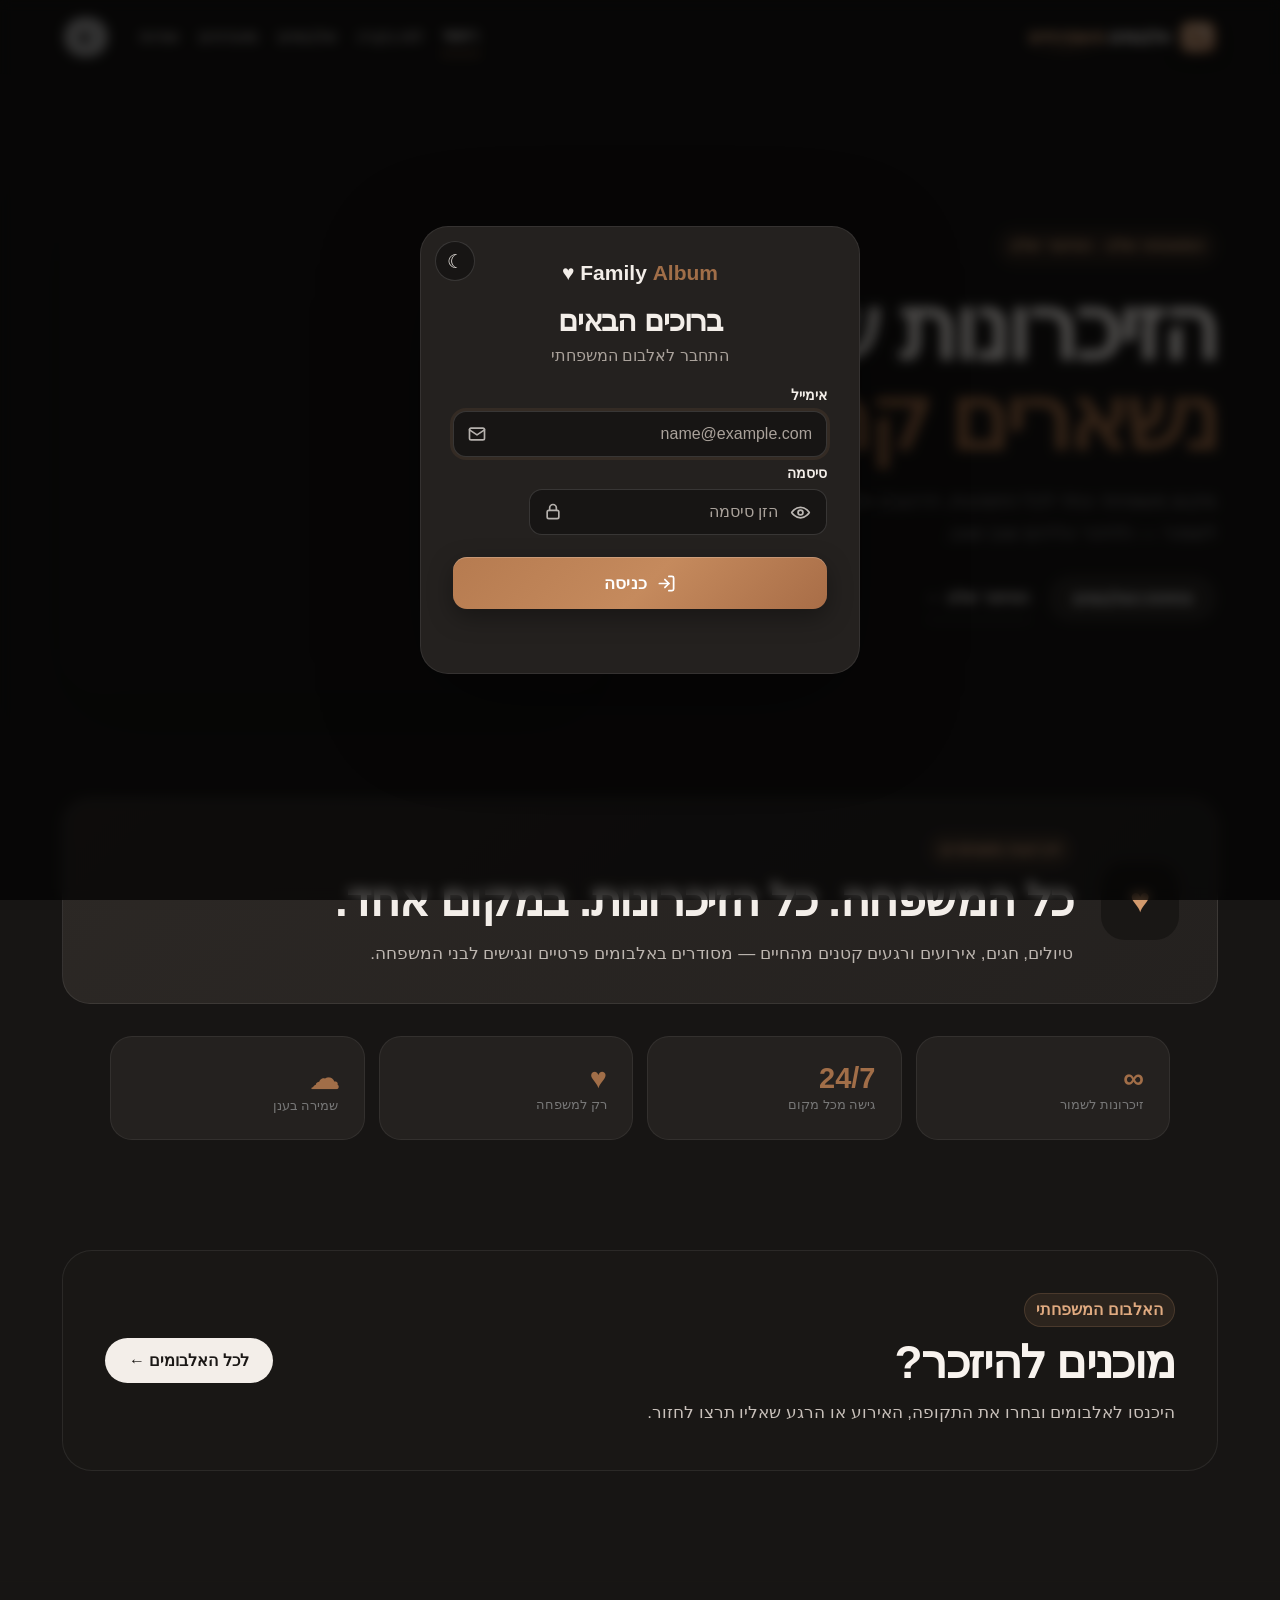
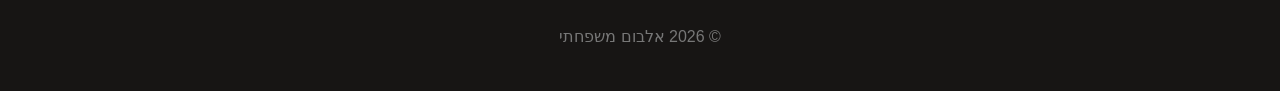
==== commit 9064862b: "update" ====
--- a/about.html
+++ b/about.html
@@ -91,19 +91,43 @@
     <span>במערכת הנוכחית ההבדל בין FAMILY ל־GUEST הוא בעיקר סוג המשתמש. ההרשאות בפועל נקבעות על ידי המנהל לכל משתמש ולכל אלבום: צפייה, העלאה ועריכה/מחיקה.</span>
   </div>
 </section>
+
+<section id="aboutUserRulesSection" class="section about-user-rules-section" aria-labelledby="aboutUserRulesTitle" hidden>
+  <div class="about-user-rules-card">
+    <div class="about-user-rules-head">
+      <div class="about-user-rules-icon" aria-hidden="true">🛡️</div>
+      <div>
+        <span class="eyebrow">למנהלים בלבד</span>
+        <h2 id="aboutUserRulesTitle">כללי עריכה ומחיקה של משתמש קיים</h2>
+        <p>כדי לשמור על תקינות המערכת ועל גישת הניהול, פעולות על משתמשים קיימים כפופות לכללים הבאים.</p>
+      </div>
+    </div>
+    <div class="about-user-rules-grid">
+      <article><span class="rule-no">01</span><div><h3>עריכת משתמש</h3><p>מנהל יכול לערוך את פרטי המשתמש ואת תפקידו. כתובת דוא״ל חייבת להישאר ייחודית ולא ניתן לשמור כתובת שכבר משויכת למשתמש אחר.</p></div></article>
+      <article><span class="rule-no">02</span><div><h3>הגנה על המנהל המחובר</h3><p>מנהל אינו יכול להוריד את התפקיד של עצמו מ־ADMIN. כך נמנעת איבוד גישת הניהול במהלך עבודה במערכת.</p></div></article>
+      <article><span class="rule-no">03</span><div><h3>המנהל האחרון</h3><p>לא ניתן למחוק או להוריד מתפקיד ADMIN את המנהל האחרון במערכת. תמיד חייב להישאר לפחות מנהל פעיל אחד.</p></div></article>
+      <article><span class="rule-no">04</span><div><h3>מחיקת משתמש</h3><p>מנהל יכול למחוק משתמש אחר, אך אינו יכול למחוק את המשתמש שבו הוא מחובר כעת. המחיקה היא מחיקה לוגית (Soft Delete) ולא מחיקה פיזית מיידית של הרשומה.</p></div></article>
+      <article><span class="rule-no">05</span><div><h3>הרשאות לאלבומים</h3><p>תפקיד FAMILY או GUEST אינו קובע לבדו את הגישה. הרשאות צפייה, העלאה ועריכה/מחיקה נקבעות על ידי המנהל לכל משתמש ולכל אלבום.</p></div></article>
+      <article><span class="rule-no">06</span><div><h3>תיעוד פעולות</h3><p>פעולות ניהול משמעותיות על משתמשים מתועדות ביומן הפעילות לצורך מעקב ובקרה.</p></div></article>
+    </div>
+    <div class="about-user-rules-warning"><strong>כלל בטיחות:</strong><span> לפני שינוי תפקיד או מחיקת משתמש, מומלץ לוודא שזה המשתמש הנכון ושיישאר ADMIN פעיל נוסף כאשר הפעולה נוגעת למנהל.</span></div>
+  </div>
+</section>
 </main><footer class="about-footer">
   <span>© 2026 אלבום משפחתי</span>
   <span class="footer-version">גרסה: 3.5.10</span>
 </footer><script src="js/layout.js"></script><script>mountLayout("about");</script><script src="js/session-manager.js"></script><script>
 (function(){
   const section=document.getElementById("aboutRolesSection");
-  if(!section) return;
+  const userRulesSection=document.getElementById("aboutUserRulesSection");
+  if(!section && !userRulesSection) return;
   let session=null;
   try{
     if(window.SessionManager?.getSession) session=SessionManager.getSession();
     else if(typeof getSession==="function") session=getSession();
   }catch(_){}
   const isAdmin=String(session?.user?.role||"").toUpperCase()==="ADMIN";
-  section.hidden=!isAdmin;
+  if(section) section.hidden=!isAdmin;
+  if(userRulesSection) userRulesSection.hidden=!isAdmin;
 })();
 </script></body></html>
--- a/css/main.css
+++ b/css/main.css
@@ -71,8 +71,58 @@
 .password-field input{padding-left:68px}
 .password-toggle{position:absolute;left:7px;top:50%;transform:translateY(-50%);border:0;background:transparent;color:#a16e48;font-weight:800;padding:7px 8px;border-radius:8px}
 .password-toggle:hover{background:#a16e4812}
-.login-submit{width:100%;margin-top:10px}
-.login-submit:disabled{opacity:.6;cursor:wait}
+.login-submit{
+  width:100%;
+  min-height:52px;
+  margin-top:14px;
+  border:0 !important;
+  border-radius:14px !important;
+  background:linear-gradient(135deg,#9a6742 0%,#b47a50 52%,#8d5d3d 100%) !important;
+  color:#fff !important;
+  font-size:17px;
+  font-weight:800;
+  letter-spacing:.15px;
+  display:flex;
+  align-items:center;
+  justify-content:center;
+  gap:10px;
+  box-shadow:0 8px 22px rgba(104,65,39,.25),inset 0 1px 0 rgba(255,255,255,.22);
+  cursor:pointer;
+  transition:transform .18s ease,box-shadow .18s ease,filter .18s ease;
+}
+.login-submit::before{
+  content:"";
+  width:19px;
+  height:19px;
+  flex:0 0 19px;
+  background:center/contain no-repeat url("data:image/svg+xml,%3Csvg xmlns='http://www.w3.org/2000/svg' viewBox='0 0 24 24' fill='none' stroke='white' stroke-width='2.2' stroke-linecap='round' stroke-linejoin='round'%3E%3Cpath d='M10 17l5-5-5-5'/%3E%3Cpath d='M15 12H3'/%3E%3Cpath d='M15 3h4a2 2 0 0 1 2 2v14a2 2 0 0 1-2 2h-4'/%3E%3C/svg%3E");
+}
+.login-submit:hover:not(:disabled){
+  transform:translateY(-2px);
+  filter:brightness(1.06);
+  box-shadow:0 11px 28px rgba(104,65,39,.32),inset 0 1px 0 rgba(255,255,255,.25);
+}
+.login-submit:active:not(:disabled){
+  transform:translateY(0);
+  box-shadow:0 5px 14px rgba(104,65,39,.24),inset 0 1px 0 rgba(0,0,0,.06);
+}
+.login-submit:focus-visible{
+  outline:3px solid rgba(180,122,80,.28) !important;
+  outline-offset:3px;
+}
+.login-submit:disabled{
+  opacity:.65;
+  cursor:wait;
+  transform:none;
+  filter:saturate(.7);
+}
+.dark .login-submit{
+  background:linear-gradient(135deg,#b67b50 0%,#c58a5d 52%,#a86d47 100%) !important;
+  box-shadow:0 8px 24px rgba(0,0,0,.34),inset 0 1px 0 rgba(255,255,255,.2);
+}
+@media(max-width:520px){
+  .login-submit{min-height:50px;font-size:16px;border-radius:13px !important}
+}
 .login-close{position:absolute;top:12px;right:14px;width:40px;height:40px;border:0;border-radius:50%;background:transparent;font-size:30px;line-height:1;color:#777}
 .login-close:hover{background:#0000000a;color:inherit}
 .login-theme-toggle{position:absolute;top:14px;left:14px;width:40px;height:40px;border:1px solid #0002;border-radius:50%;background:#fff;color:#333;display:flex;align-items:center;justify-content:center;font-size:19px;cursor:pointer;z-index:2;transition:.18s}
@@ -1044,3 +1094,500 @@
 @media(max-width:560px){
   .brand .brand-name{display:none !important}
 }
+
+
+/* R15R — About role cards: dark-mode title contrast */
+.dark .about-role-card h3,
+body.dark .about-role-card h3{
+  color:#f7f1eb !important;
+  opacity:1 !important;
+  text-shadow:none;
+}
+.dark .about-role-card h3 .role-label,
+body.dark .about-role-card h3 .role-label{
+  color:#e0aa80 !important;
+}
+.dark .about-role-note,
+body.dark .about-role-note{
+  color:#d8d0ca !important;
+}
+.dark .about-role-note strong,
+body.dark .about-role-note strong{
+  color:#f0b98d !important;
+}
+
+/* R15S — unified navigation */
+.top nav{align-items:center;gap:16px}
+.top nav .nav-logout{border:1px solid #b93636;background:#c83e3e;color:#fff;border-radius:22px;padding:8px 15px;font-weight:850;line-height:1.2;box-shadow:0 4px 12px rgba(160,38,38,.16)}
+.top nav .nav-logout:hover{background:#ad3030;border-color:#9e2929}
+.dark .top nav .nav-logout{background:#b83a3a;color:#fff;border-color:#d55b5b}
+.dark .top nav .nav-logout:hover{background:#cc4646}
+@media(max-width:1100px) and (min-width:851px){.top{gap:18px;padding-inline:3%}.top nav{gap:10px}.top nav a{font-size:14px}.top nav .nav-logout{padding:7px 11px;font-size:14px}}
+@media(max-width:850px){.top nav .nav-logout{width:100%;min-height:46px;display:flex;align-items:center;justify-content:flex-start;padding:12px 14px;margin-top:5px;border-radius:11px;font-size:16px}}
+
+
+/* R15U — unified signed-in user identity */
+.header-user{
+  display:inline-flex;
+  align-items:center;
+  gap:8px;
+  min-width:0;
+  max-width:190px;
+  padding:6px 10px 6px 12px;
+  border:1px solid rgba(42,39,36,.10);
+  border-radius:18px;
+  background:rgba(255,255,255,.58);
+  color:#2a2724;
+  line-height:1.05;
+}
+.header-user[hidden]{display:none!important}
+.header-user-avatar{
+  flex:0 0 30px;
+  width:30px;height:30px;
+  display:grid;place-items:center;
+  border-radius:50%;
+  background:#a16e48;
+  color:#fff;
+  font-size:14px;
+  font-weight:900;
+}
+.header-user-copy{
+  display:flex;
+  flex-direction:column;
+  gap:2px;
+  min-width:0;
+}
+.header-user-copy small{
+  font-size:10px;
+  color:#817972;
+  font-weight:700;
+}
+.header-user-copy strong{
+  display:block;
+  max-width:125px;
+  overflow:hidden;
+  text-overflow:ellipsis;
+  white-space:nowrap;
+  font-size:13px;
+  font-weight:900;
+}
+.dark .header-user{
+  background:#24211f;
+  color:#f3eee9;
+  border-color:rgba(255,255,255,.10);
+}
+.dark .header-user-copy small{color:#aaa29b}
+.dark .header-user-avatar{background:#b8794f;color:#fff}
+
+/* The login modal is automatic when no Session exists; no header login button is shown. */
+.top .login-open{display:none!important}
+
+@media(max-width:850px){
+  .header-user{
+    order:3;
+    max-width:118px;
+    padding:5px 7px;
+    gap:6px;
+    border-radius:14px;
+  }
+  .header-user-avatar{
+    flex-basis:27px;
+    width:27px;height:27px;
+    font-size:12px;
+  }
+  .header-user-copy small{display:none}
+  .header-user-copy strong{
+    max-width:72px;
+    font-size:12px;
+  }
+  .actions{order:4}
+}
+
+@media(max-width:560px){
+  .top{gap:6px}
+  .header-user{
+    max-width:96px;
+    padding:4px 6px;
+  }
+  .header-user-avatar{
+    flex-basis:24px;
+    width:24px;height:24px;
+    font-size:11px;
+  }
+  .header-user-copy strong{
+    max-width:58px;
+    font-size:11px;
+  }
+}
+
+@media(max-width:420px){
+  .header-user{max-width:82px}
+  .header-user-copy strong{max-width:45px}
+}
+
+
+/* R15V — logout after theme + stable mobile header */
+.top .actions{
+  display:flex;
+  align-items:center;
+  gap:8px;
+  flex:0 0 auto;
+}
+.top .actions .header-logout{
+  border:1px solid #b93636;
+  background:#c83e3e;
+  color:#fff;
+  border-radius:22px;
+  padding:8px 15px;
+  min-height:40px;
+  font-weight:850;
+  line-height:1.1;
+  box-shadow:0 4px 12px rgba(160,38,38,.16);
+}
+.top .actions .header-logout:hover{
+  background:#ad3030;
+  border-color:#9e2929;
+}
+.dark .top .actions .header-logout{
+  background:#b83a3a;
+  border-color:#d55b5b;
+  color:#fff;
+}
+.dark .top .actions .header-logout:hover{background:#cc4646}
+
+/* Old menu logout no longer participates in layout. */
+.top nav .nav-logout{display:none!important}
+
+@media(max-width:850px){
+  /* Keep the compact header stable on every page, including About. */
+  .brand .brand-name{display:none!important}
+  .brand{flex:0 0 auto;min-width:auto}
+  .mobile-page-name{
+    display:block;
+    flex:1 1 auto;
+    min-width:0;
+    max-width:none;
+    margin-inline:4px;
+    text-align:center;
+  }
+  .header-user{
+    flex:0 1 auto;
+    max-width:104px;
+  }
+  .top .actions{
+    gap:5px;
+    flex:0 0 auto;
+  }
+  .top .actions button{
+    min-width:38px;
+    min-height:38px;
+    padding:7px 9px;
+    border-radius:12px;
+  }
+  .top .actions .header-logout{
+    min-width:auto;
+    padding:7px 10px;
+    font-size:13px;
+    border-radius:12px;
+  }
+}
+
+@media(max-width:560px){
+  .header-user{
+    max-width:78px;
+    padding:4px 5px;
+  }
+  .header-user-avatar{display:none}
+  .header-user-copy strong{max-width:66px}
+  .top .actions .header-logout{
+    padding:7px 8px;
+    font-size:12px;
+  }
+}
+
+@media(max-width:390px){
+  .header-user{display:none}
+  .mobile-page-name{font-size:14px}
+  .top .actions button{min-width:36px;padding:6px 7px}
+  .top .actions .header-logout{font-size:11px}
+}
+
+
+/* R15X — polished mobile header with a stronger family-album logo */
+@media(max-width:850px){
+  .top{
+    min-height:68px;
+    height:68px;
+    padding:7px 10px;
+    gap:7px;
+  }
+
+  /* Hamburger stays on the edge and uses a consistent square touch target. */
+  .menu-toggle{
+    flex:0 0 48px;
+    width:48px;
+    height:48px;
+    border-radius:14px;
+  }
+
+  /* Make the logo the visual anchor of the mobile header. */
+  .brand{
+    order:1;
+    flex:0 0 50px;
+    width:50px;
+    height:50px;
+    margin:0;
+    display:flex;
+    align-items:center;
+    justify-content:center;
+    overflow:visible;
+  }
+  .brand .brand-mark{
+    width:48px !important;
+    height:44px !important;
+    flex:0 0 48px !important;
+    border-radius:13px !important;
+    border:2px solid rgba(255,255,255,.82);
+    box-shadow:0 5px 16px rgba(161,110,72,.28),0 0 0 2px rgba(161,110,72,.18);
+    transform:none;
+  }
+  .brand .brand-heart{
+    font-size:24px;
+    line-height:1;
+  }
+  .brand .brand-name{display:none!important}
+
+  /* Page name gets the flexible center space instead of competing with controls. */
+  .mobile-page-name{
+    order:2;
+    flex:1 1 auto;
+    min-width:0;
+    max-width:none;
+    margin:0 5px;
+    text-align:center;
+    font-size:16px;
+    font-weight:900;
+    overflow:hidden;
+    white-space:nowrap;
+    text-overflow:ellipsis;
+  }
+
+  /* User + theme + logout remain compact as one control group. */
+  .header-user{
+    order:3;
+    flex:0 1 auto;
+    max-width:88px;
+    padding:4px 6px;
+    border-radius:13px;
+  }
+  .header-user-avatar{
+    flex-basis:25px;
+    width:25px;height:25px;
+    font-size:11px;
+  }
+  .header-user-copy strong{
+    max-width:48px;
+    font-size:11px;
+  }
+  .top .actions{
+    order:4;
+    gap:5px;
+  }
+  .top .actions button{
+    min-width:42px;
+    height:42px;
+    min-height:42px;
+    padding:7px 9px;
+    border-radius:13px;
+  }
+  .top .actions .header-logout{
+    min-width:auto;
+    padding:7px 10px;
+    font-size:12px;
+  }
+
+  /* Menu itself starts below the taller polished header. */
+  .top nav{
+    top:calc(100% + 7px);
+  }
+}
+
+@media(max-width:600px){
+  .top{
+    padding-inline:7px;
+    gap:5px;
+  }
+  .menu-toggle{
+    flex-basis:46px;
+    width:46px;height:46px;
+  }
+  .brand{
+    flex-basis:47px;
+    width:47px;height:47px;
+  }
+  .brand .brand-mark{
+    width:45px !important;
+    height:42px !important;
+    flex-basis:45px !important;
+  }
+  .mobile-page-name{
+    font-size:15px;
+    margin-inline:2px;
+  }
+  .header-user{
+    max-width:70px;
+  }
+  .header-user-avatar{display:none}
+  .header-user-copy strong{max-width:58px}
+  .top .actions button{
+    min-width:39px;
+    width:auto;
+    height:39px;
+    min-height:39px;
+    padding:6px 8px;
+  }
+  .top .actions .header-logout{
+    padding-inline:8px;
+    font-size:11px;
+  }
+}
+
+@media(max-width:430px){
+  .top{gap:4px}
+  .header-user{display:none}
+  .mobile-page-name{font-size:14px}
+  .top .actions .header-logout{padding-inline:7px}
+}
+
+
+/* R15Y — mobile user: initial circle + username, without "מחובר" */
+@media(max-width:850px){
+  .header-user{
+    display:inline-flex;
+    align-items:center;
+    gap:5px;
+    max-width:118px;
+    padding:4px 6px;
+  }
+  .header-user-avatar{
+    display:grid !important;
+    flex:0 0 24px;
+    width:24px;
+    height:24px;
+    font-size:11px;
+  }
+  .header-user-copy small{display:none !important}
+  .header-user-copy strong{
+    max-width:76px;
+    font-size:11px;
+  }
+}
+@media(max-width:600px){
+  .header-user{
+    display:inline-flex;
+    max-width:105px;
+    padding:4px 5px;
+  }
+  .header-user-avatar{
+    display:grid !important;
+    flex-basis:22px;
+    width:22px;
+    height:22px;
+    font-size:10px;
+  }
+  .header-user-copy strong{max-width:68px}
+}
+@media(max-width:430px){
+  .header-user{
+    display:inline-flex !important;
+    max-width:92px;
+  }
+  .header-user-copy strong{max-width:56px}
+}
+
+
+/* R15Z — mandatory field asterisk */
+.required-star{
+  color:#d62828 !important;
+  font-weight:900;
+}
+.dark .required-star{
+  color:#ff6b6b !important;
+}
+
+
+/* R15ZB — proper red required asterisks */
+.required-field{
+  display:grid;
+  gap:6px;
+  width:100%;
+  min-width:0;
+}
+.required-field-label{
+  display:block;
+  padding-inline:2px;
+  font-size:13px;
+  font-weight:800;
+  color:#5f5751;
+}
+.required-star{
+  color:#d62828 !important;
+  font-weight:900;
+}
+.dark .required-field-label{color:#d7cec7}
+.dark .required-star{color:#ff6b6b !important}
+.required-field > input,
+.required-field > select,
+.required-field .password-field-wrap,
+.required-field .password-field-wrap input{width:100%}
+.photo-meta-row .meta-required{min-width:0}
+@media(max-width:700px){
+  .required-field-label{font-size:12px}
+}
+
+
+/* R15ZS — destructive actions are clearly red in every interface */
+.danger-btn,button.danger-btn,.delete-photo-btn,.album-delete-btn,.delete-user-btn,.user-manage-delete,.album-delete-confirm-btn{
+ background:#b3261e!important;color:#fff!important;border:1px solid #b3261e!important;box-shadow:0 4px 14px rgba(179,38,30,.28)!important}
+.danger-btn:hover,.danger-btn:focus-visible,.delete-photo-btn:hover,.delete-photo-btn:focus-visible,.album-delete-btn:hover,.album-delete-btn:focus-visible,.delete-user-btn:hover,.delete-user-btn:focus-visible,.user-manage-delete:hover,.user-manage-delete:focus-visible,.album-delete-confirm-btn:hover,.album-delete-confirm-btn:focus-visible{
+ background:#8f1f19!important;color:#fff!important;border-color:#8f1f19!important}
+.dark .danger-btn,.dark button.danger-btn,.dark .delete-photo-btn,.dark .album-delete-btn,.dark .delete-user-btn,.dark .user-manage-delete,.dark .album-delete-confirm-btn{
+ background:#b3261e!important;color:#fff!important;border-color:#e35d54!important;box-shadow:0 4px 16px rgba(0,0,0,.46),0 0 0 1px rgba(255,139,131,.12)!important}
+.dark .danger-btn:hover,.dark .danger-btn:focus-visible,.dark .delete-photo-btn:hover,.dark .delete-photo-btn:focus-visible,.dark .album-delete-btn:hover,.dark .album-delete-btn:focus-visible,.dark .delete-user-btn:hover,.dark .delete-user-btn:focus-visible,.dark .user-manage-delete:hover,.dark .user-manage-delete:focus-visible,.dark .album-delete-confirm-btn:hover,.dark .album-delete-confirm-btn:focus-visible{
+ background:#d13a31!important;color:#fff!important;border-color:#ff8b83!important}
+
+
+/* R15ZT — edit actions are clearly green in every interface */
+.edit-btn,.edit-photo-btn,.album-edit-btn,button.edit-btn{
+  background:#188038!important;color:#fff!important;border:1px solid #188038!important;
+  box-shadow:0 4px 14px rgba(24,128,56,.28)!important;
+}
+.edit-btn:hover,.edit-btn:focus-visible,.edit-photo-btn:hover,.edit-photo-btn:focus-visible,.album-edit-btn:hover,.album-edit-btn:focus-visible{
+  background:#146c32!important;color:#fff!important;border-color:#146c32!important;
+}
+.dark .edit-btn,.dark .edit-photo-btn,.dark .album-edit-btn{
+  background:#188038!important;color:#fff!important;border-color:#45b966!important;
+  box-shadow:0 4px 16px rgba(0,0,0,.46),0 0 0 1px rgba(69,185,102,.12)!important;
+}
+.dark .edit-btn:hover,.dark .edit-btn:focus-visible,.dark .edit-photo-btn:hover,.dark .edit-photo-btn:focus-visible,.dark .album-edit-btn:hover,.dark .album-edit-btn:focus-visible{
+  background:#24964a!important;color:#fff!important;border-color:#72d58d!important;
+}
+
+/* R16H — Admin-only user edit/delete rules on About */
+.about-user-rules-section{margin-top:28px}
+.about-user-rules-card{position:relative;overflow:hidden;border:1px solid rgba(161,110,72,.22);border-radius:22px;padding:26px;background:linear-gradient(145deg,rgba(161,110,72,.08),rgba(255,255,255,.72));box-shadow:0 12px 34px rgba(70,45,28,.08)}
+.about-user-rules-card::before{content:"";position:absolute;inset:0 0 auto 0;height:4px;background:linear-gradient(90deg,#8f6040,#c28a61,#8f6040)}
+.about-user-rules-head{display:flex;align-items:flex-start;gap:16px;margin-bottom:22px}
+.about-user-rules-icon{width:52px;height:52px;flex:0 0 52px;border-radius:16px;display:grid;place-items:center;font-size:25px;background:rgba(161,110,72,.13);border:1px solid rgba(161,110,72,.18)}
+.about-user-rules-head h2{margin:4px 0 7px}
+.about-user-rules-head p{margin:0;opacity:.8;max-width:760px}
+.about-user-rules-grid{display:grid;grid-template-columns:repeat(2,minmax(0,1fr));gap:12px}
+.about-user-rules-grid article{display:flex;gap:13px;padding:16px;border:1px solid rgba(161,110,72,.15);border-radius:15px;background:rgba(255,255,255,.56)}
+.about-user-rules-grid h3{margin:0 0 5px;font-size:16px}
+.about-user-rules-grid p{margin:0;font-size:14px;line-height:1.65;opacity:.82}
+.rule-no{font-size:12px;font-weight:900;color:#9a6742;background:rgba(161,110,72,.12);border-radius:9px;padding:5px 7px;height:max-content}
+.about-user-rules-warning{margin-top:16px;padding:13px 15px;border-radius:13px;background:rgba(161,110,72,.1);border-right:4px solid #a16e48;line-height:1.65}
+.dark .about-user-rules-card{background:linear-gradient(145deg,rgba(161,110,72,.13),rgba(36,33,31,.92));border-color:rgba(255,255,255,.1);box-shadow:0 12px 34px rgba(0,0,0,.22)}
+.dark .about-user-rules-grid article{background:rgba(255,255,255,.035);border-color:rgba(255,255,255,.08)}
+.dark .about-user-rules-icon,.dark .rule-no{background:rgba(194,138,97,.14)}
+@media(max-width:760px){.about-user-rules-card{padding:20px 16px}.about-user-rules-grid{grid-template-columns:1fr}.about-user-rules-head{gap:12px}.about-user-rules-icon{width:46px;height:46px;flex-basis:46px}}
